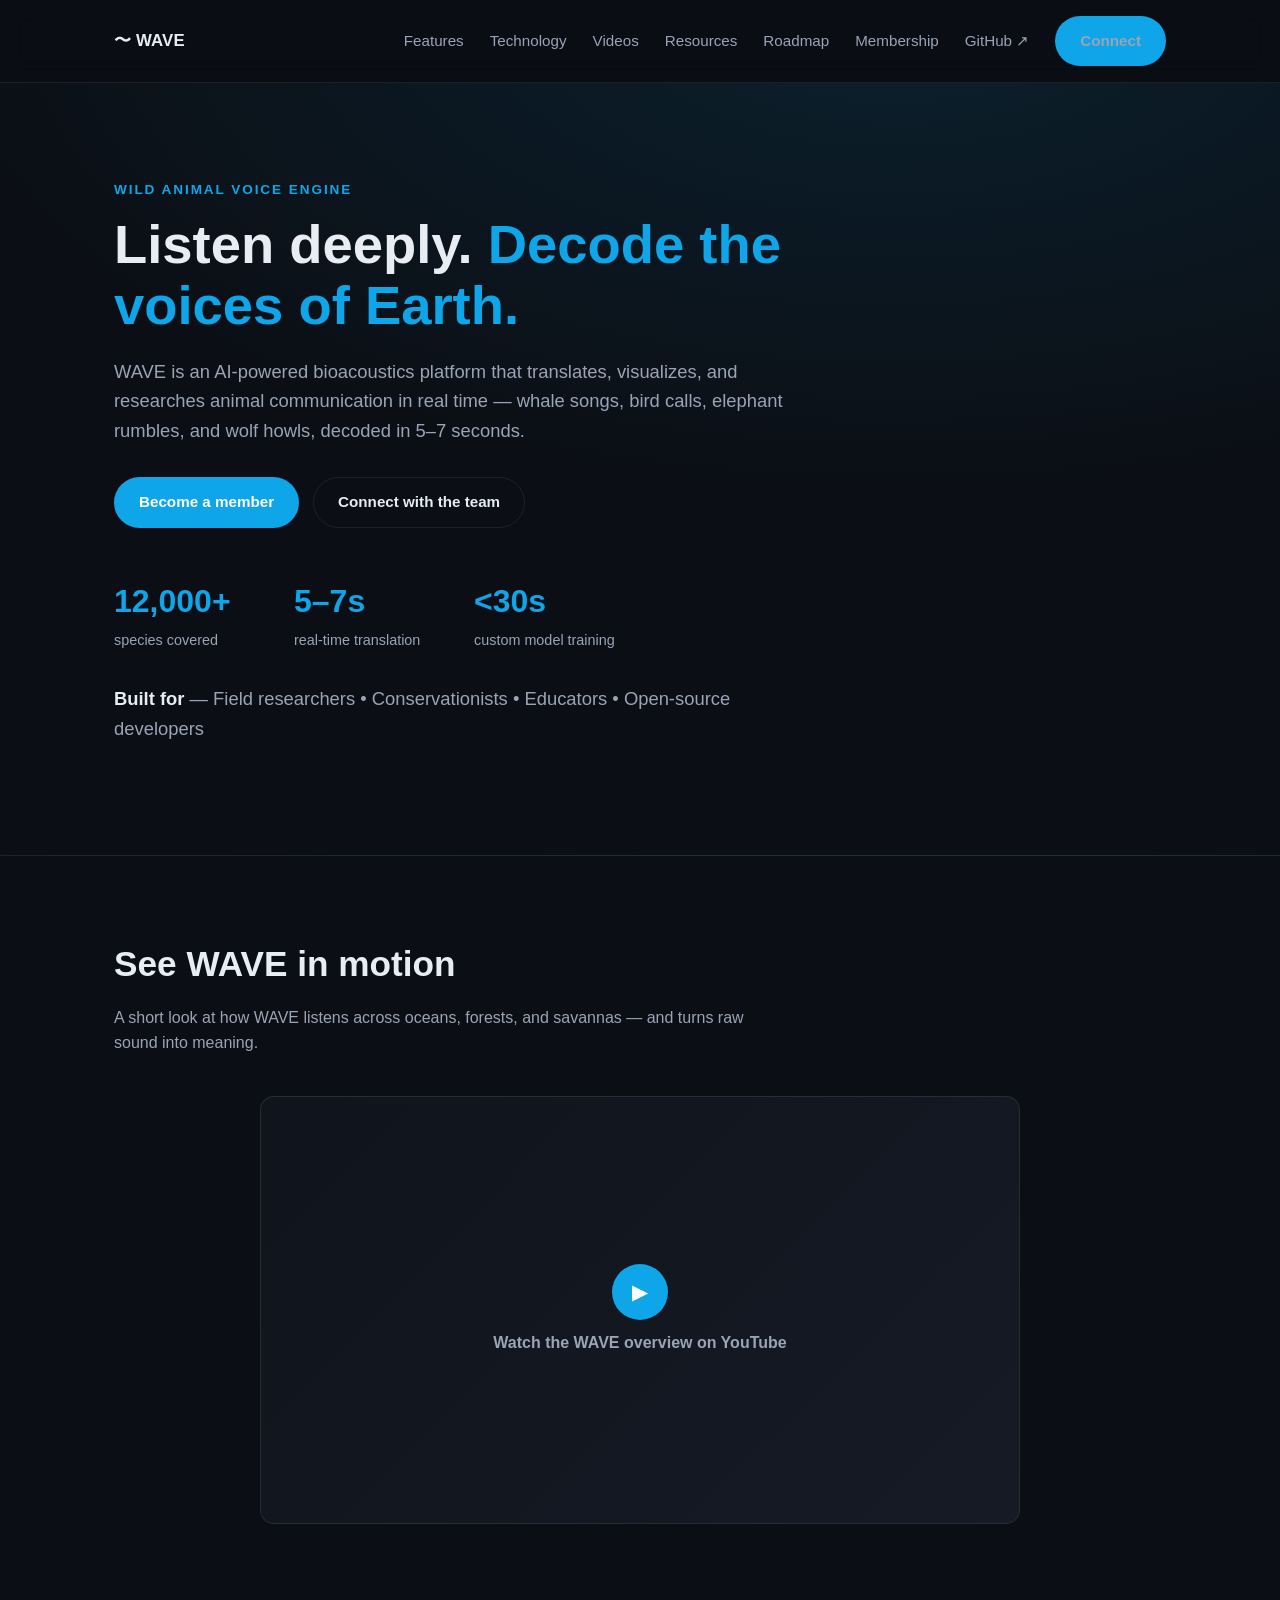
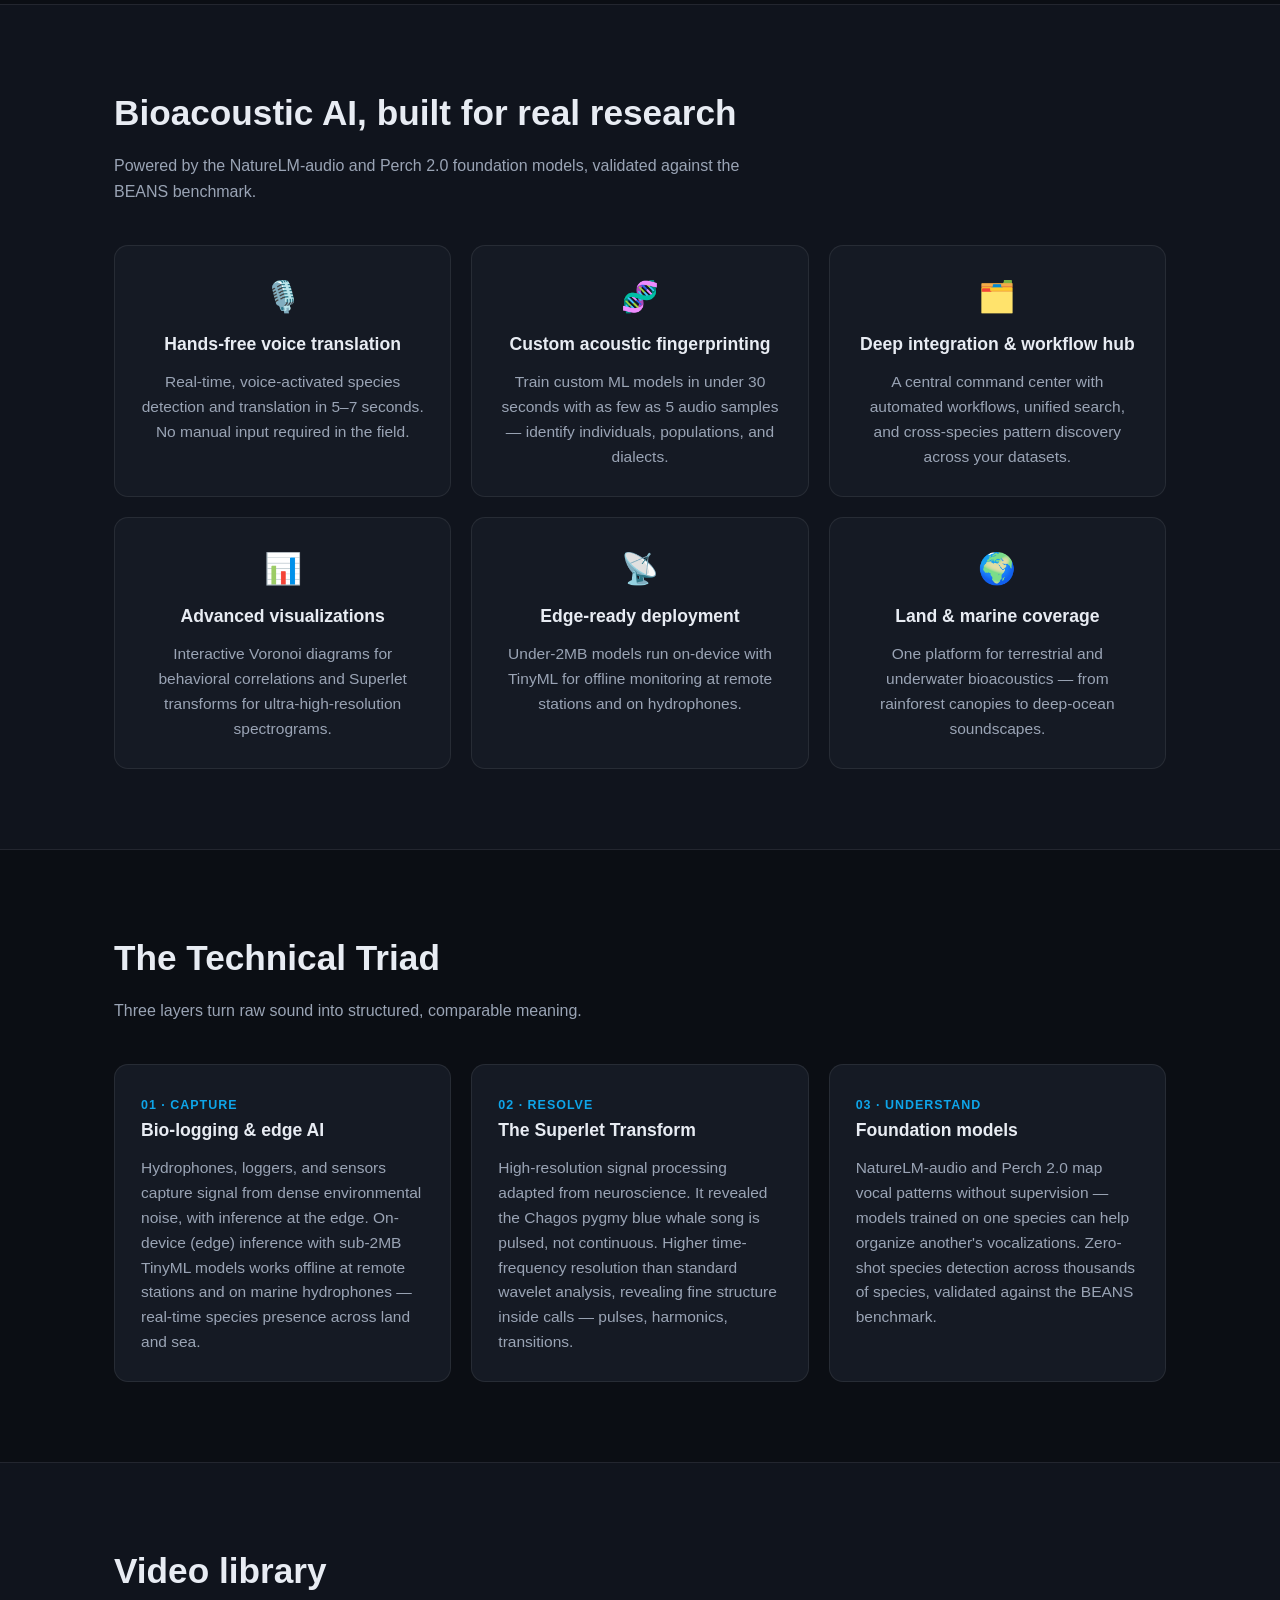
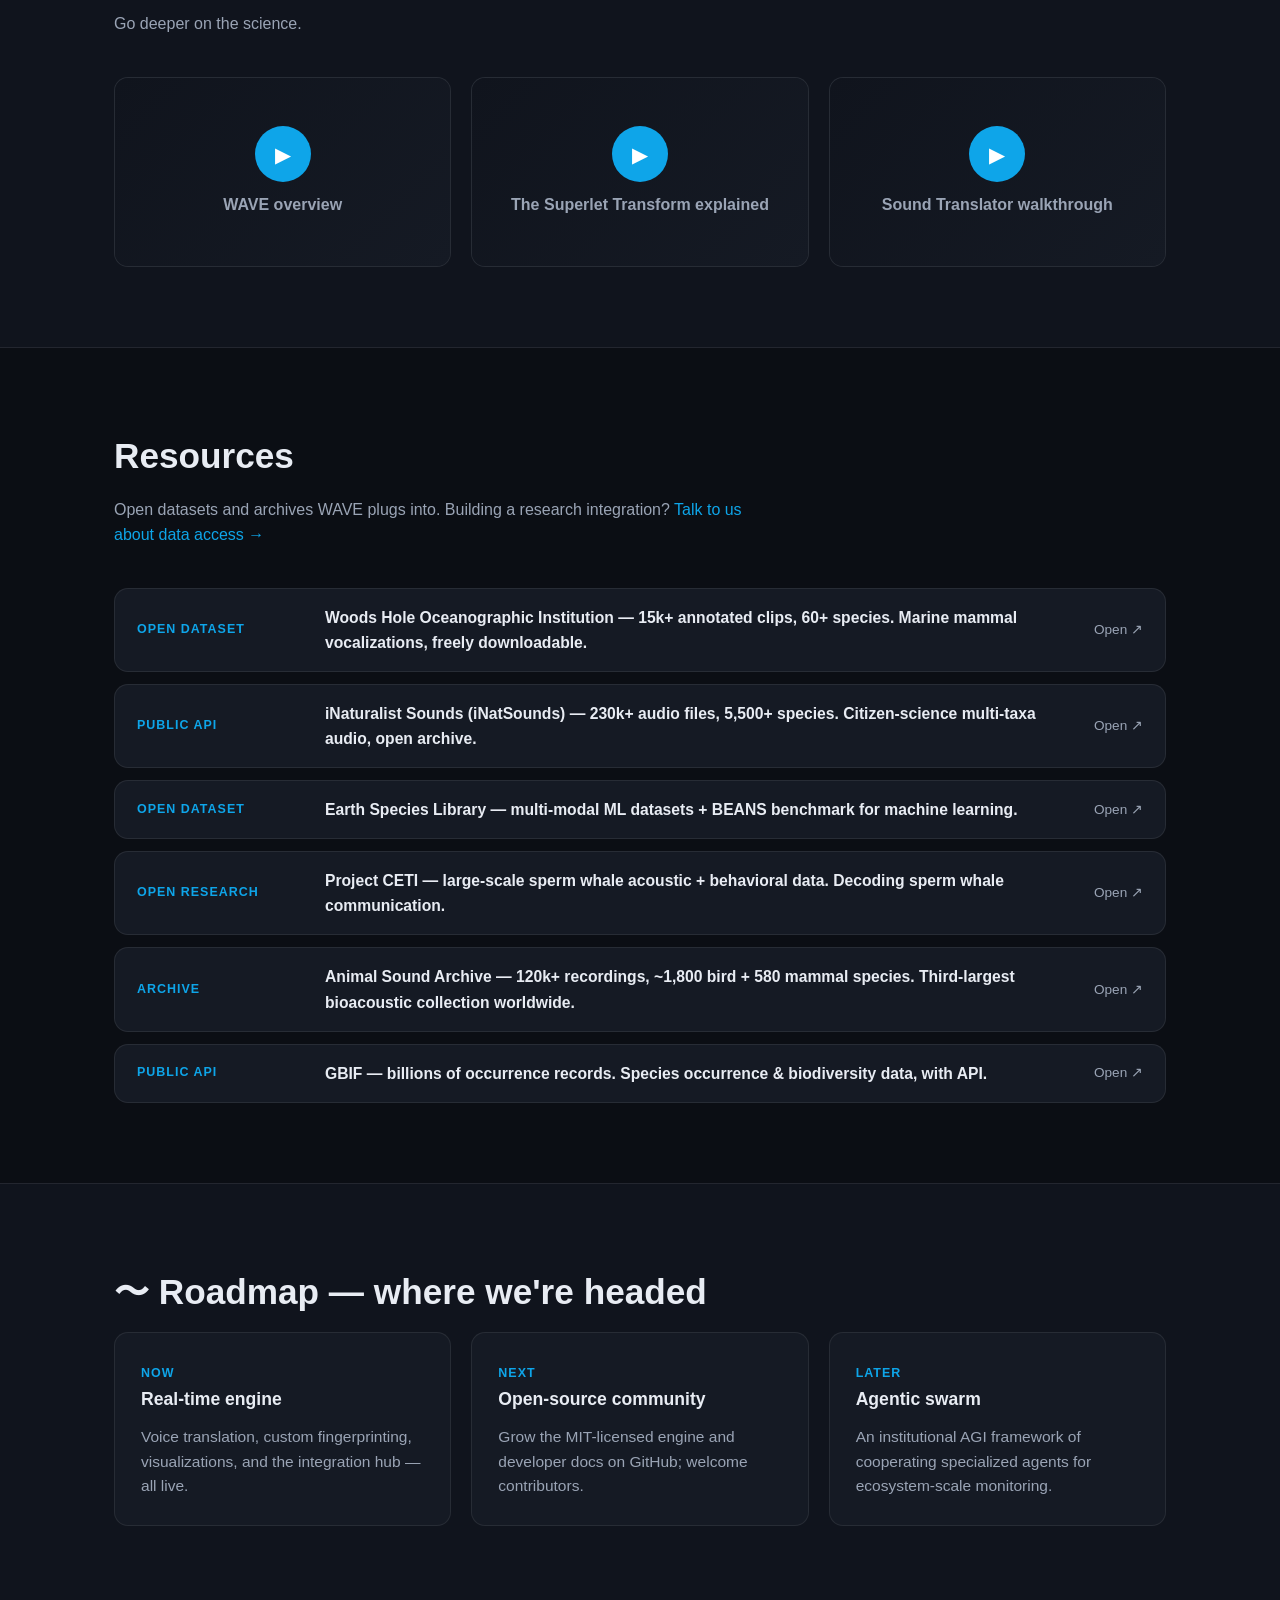
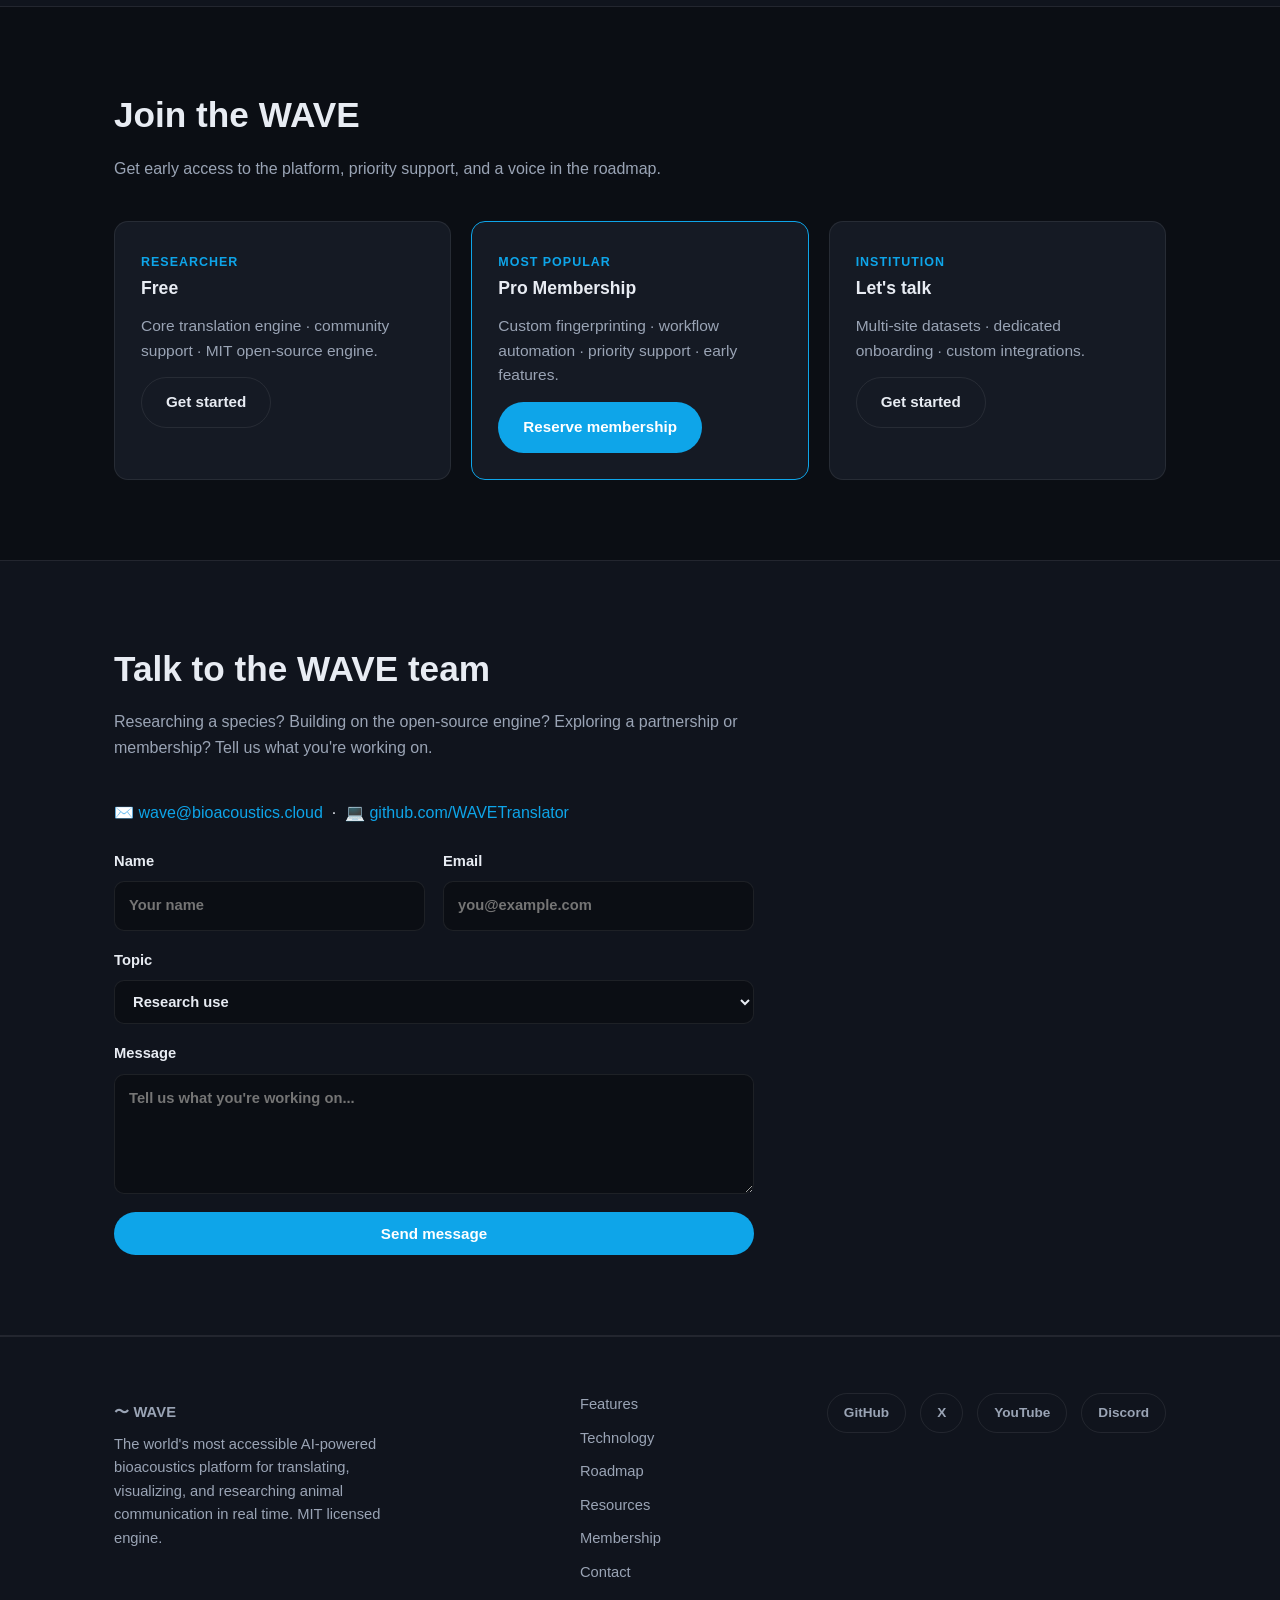
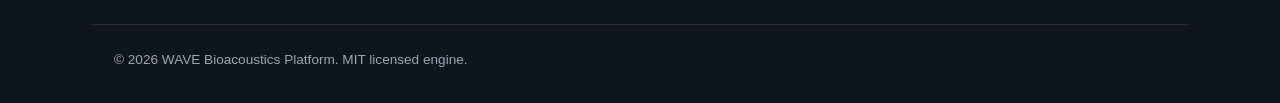
==== index.html @ 7b5b85be "Initial commit: WAVE bioacoustics.cloud static site, content migrated from live site" ====
<!DOCTYPE html>
<html lang="en">
<head>
  <meta charset="UTF-8" />
  <meta name="viewport" content="width=device-width, initial-scale=1.0" />
  <title>WAVE — Wild Animal Voice Engine | Bioacoustics Platform</title>
  <meta name="description" content="WAVE is an AI-powered bioacoustics platform that translates, visualizes, and researches animal communication in real time — whale songs, bird calls, elephant rumbles, and wolf howls, decoded in 5–7 seconds." />
  <link rel="stylesheet" href="styles.css" />
</head>
<body>
  <header class="site-header">
    <nav class="nav container">
      <a class="brand" href="#top">〜 WAVE</a>
      <button class="nav-toggle" aria-label="Toggle menu" aria-expanded="false">
        <span></span><span></span><span></span>
      </button>
      <ul class="nav-links" id="navLinks">
        <li><a href="#features">Features</a></li>
        <li><a href="#technology">Technology</a></li>
        <li><a href="#videos">Videos</a></li>
        <li><a href="#resources">Resources</a></li>
        <li><a href="#roadmap">Roadmap</a></li>
        <li><a href="#membership">Membership</a></li>
        <li><a href="https://github.com/WAVETranslator" target="_blank" rel="noopener">GitHub ↗</a></li>
        <li><a href="#connect" class="btn btn-primary">Connect</a></li>
      </ul>
    </nav>
  </header>

  <main id="top">
    <!-- HERO -->
    <section class="hero">
      <div class="container hero-inner">
        <p class="eyebrow">Wild Animal Voice Engine</p>
        <h1>Listen deeply. <span class="accent">Decode the voices of Earth.</span></h1>
        <p class="lead">WAVE is an AI-powered bioacoustics platform that translates, visualizes, and researches animal communication in real time — whale songs, bird calls, elephant rumbles, and wolf howls, decoded in 5–7 seconds.</p>
        <div class="hero-actions">
          <a href="#membership" class="btn btn-primary">Become a member</a>
          <a href="#connect" class="btn btn-ghost">Connect with the team</a>
        </div>
        <div class="stats-grid">
          <div class="stat"><span class="stat-number">12,000+</span><span class="stat-label">species covered</span></div>
          <div class="stat"><span class="stat-number">5–7s</span><span class="stat-label">real-time translation</span></div>
          <div class="stat"><span class="stat-number">&lt;30s</span><span class="stat-label">custom model training</span></div>
        </div>
        <p class="lead" style="margin-top:32px"><strong>Built for</strong> — Field researchers • Conservationists • Educators • Open-source developers</p>
      </div>
    </section>

    <!-- WATCH -->
    <section id="watch" class="section">
      <div class="container">
        <h2 class="section-title">See WAVE in motion</h2>
        <p class="section-sub">A short look at how WAVE listens across oceans, forests, and savannas — and turns raw sound into meaning.</p>
        <!-- EMBED: replace with the WAVE overview video ID -->
        <div class="embed-card" data-youtube-id="" style="max-width:760px;margin:0 auto">
          <div class="embed-facade"><span class="embed-play">▶</span><p>Watch the WAVE overview on YouTube</p></div>
        </div>
      </div>
    </section>

    <!-- FEATURES -->
    <section id="features" class="section section-alt">
      <div class="container">
        <h2 class="section-title">Bioacoustic AI, built for real research</h2>
        <p class="section-sub">Powered by the NatureLM-audio and Perch 2.0 foundation models, validated against the BEANS benchmark.</p>
        <div class="grid-3">
          <article class="card mechanism">
            <div class="mech-icon">🎙️</div>
            <h3>Hands-free voice translation</h3>
            <p>Real-time, voice-activated species detection and translation in 5–7 seconds. No manual input required in the field.</p>
          </article>
          <article class="card mechanism">
            <div class="mech-icon">🧬</div>
            <h3>Custom acoustic fingerprinting</h3>
            <p>Train custom ML models in under 30 seconds with as few as 5 audio samples — identify individuals, populations, and dialects.</p>
          </article>
          <article class="card mechanism">
            <div class="mech-icon">🗂️</div>
            <h3>Deep integration &amp; workflow hub</h3>
            <p>A central command center with automated workflows, unified search, and cross-species pattern discovery across your datasets.</p>
          </article>
          <article class="card mechanism">
            <div class="mech-icon">📊</div>
            <h3>Advanced visualizations</h3>
            <p>Interactive Voronoi diagrams for behavioral correlations and Superlet transforms for ultra-high-resolution spectrograms.</p>
          </article>
          <article class="card mechanism">
            <div class="mech-icon">📡</div>
            <h3>Edge-ready deployment</h3>
            <p>Under-2MB models run on-device with TinyML for offline monitoring at remote stations and on hydrophones.</p>
          </article>
          <article class="card mechanism">
            <div class="mech-icon">🌍</div>
            <h3>Land &amp; marine coverage</h3>
            <p>One platform for terrestrial and underwater bioacoustics — from rainforest canopies to deep-ocean soundscapes.</p>
          </article>
        </div>
      </div>
    </section>
    <!-- TECHNOLOGY -->
    <section id="technology" class="section">
      <div class="container">
        <h2 class="section-title">The Technical Triad</h2>
        <p class="section-sub">Three layers turn raw sound into structured, comparable meaning.</p>
        <div class="grid-3">
          <article class="card">
            <span class="article-cat">01 · Capture</span>
            <h3>Bio-logging &amp; edge AI</h3>
            <p>Hydrophones, loggers, and sensors capture signal from dense environmental noise, with inference at the edge. On-device (edge) inference with sub-2MB TinyML models works offline at remote stations and on marine hydrophones — real-time species presence across land and sea.</p>
          </article>
          <article class="card">
            <span class="article-cat">02 · Resolve</span>
            <h3>The Superlet Transform</h3>
            <p>High-resolution signal processing adapted from neuroscience. It revealed the Chagos pygmy blue whale song is pulsed, not continuous. Higher time-frequency resolution than standard wavelet analysis, revealing fine structure inside calls — pulses, harmonics, transitions.</p>
          </article>
          <article class="card">
            <span class="article-cat">03 · Understand</span>
            <h3>Foundation models</h3>
            <p>NatureLM-audio and Perch 2.0 map vocal patterns without supervision — models trained on one species can help organize another's vocalizations. Zero-shot species detection across thousands of species, validated against the BEANS benchmark.</p>
          </article>
        </div>
      </div>
    </section>

    <!-- VIDEO LIBRARY -->
    <section id="videos" class="section section-alt">
      <div class="container">
        <h2 class="section-title">Video library</h2>
        <p class="section-sub">Go deeper on the science.</p>
        <div class="grid-3">
          <!-- EMBED: add YouTube video IDs to activate -->
          <div class="embed-card" data-youtube-id=""><div class="embed-facade"><span class="embed-play">▶</span><p>WAVE overview</p></div></div>
          <div class="embed-card" data-youtube-id=""><div class="embed-facade"><span class="embed-play">▶</span><p>The Superlet Transform explained</p></div></div>
          <div class="embed-card" data-youtube-id=""><div class="embed-facade"><span class="embed-play">▶</span><p>Sound Translator walkthrough</p></div></div>
        </div>
      </div>
    </section>

    <!-- RESOURCES / DATASETS -->
    <section id="resources" class="section">
      <div class="container">
        <h2 class="section-title">Resources</h2>
        <p class="section-sub">Open datasets and archives WAVE plugs into. Building a research integration? <a href="#connect">Talk to us about data access →</a></p>
        <div class="article-list">
          <a class="article-row" href="https://www.whoi.edu/" target="_blank" rel="noopener"><span class="article-cat">Open dataset</span><span class="article-title">Woods Hole Oceanographic Institution — 15k+ annotated clips, 60+ species. Marine mammal vocalizations, freely downloadable.</span><span class="article-cta">Open ↗</span></a>
          <a class="article-row" href="https://www.inaturalist.org/" target="_blank" rel="noopener"><span class="article-cat">Public API</span><span class="article-title">iNaturalist Sounds (iNatSounds) — 230k+ audio files, 5,500+ species. Citizen-science multi-taxa audio, open archive.</span><span class="article-cta">Open ↗</span></a>
          <a class="article-row" href="https://www.earthspecies.org/" target="_blank" rel="noopener"><span class="article-cat">Open dataset</span><span class="article-title">Earth Species Library — multi-modal ML datasets + BEANS benchmark for machine learning.</span><span class="article-cta">Open ↗</span></a>
          <a class="article-row" href="https://www.projectceti.org/" target="_blank" rel="noopener"><span class="article-cat">Open research</span><span class="article-title">Project CETI — large-scale sperm whale acoustic + behavioral data. Decoding sperm whale communication.</span><span class="article-cta">Open ↗</span></a>
          <a class="article-row" href="https://www.museumfuernaturkunde.berlin/" target="_blank" rel="noopener"><span class="article-cat">Archive</span><span class="article-title">Animal Sound Archive — 120k+ recordings, ~1,800 bird + 580 mammal species. Third-largest bioacoustic collection worldwide.</span><span class="article-cta">Open ↗</span></a>
          <a class="article-row" href="https://www.gbif.org/" target="_blank" rel="noopener"><span class="article-cat">Public API</span><span class="article-title">GBIF — billions of occurrence records. Species occurrence &amp; biodiversity data, with API.</span><span class="article-cta">Open ↗</span></a>
        </div>
      </div>
    </section>

    <!-- ROADMAP -->
    <section id="roadmap" class="section section-alt">
      <div class="container">
        <h2 class="section-title">〜 Roadmap — where we're headed</h2>
        <div class="grid-3">
          <article class="card"><span class="article-cat">Now</span><h3>Real-time engine</h3><p>Voice translation, custom fingerprinting, visualizations, and the integration hub — all live.</p></article>
          <article class="card"><span class="article-cat">Next</span><h3>Open-source community</h3><p>Grow the MIT-licensed engine and developer docs on GitHub; welcome contributors.</p></article>
          <article class="card"><span class="article-cat">Later</span><h3>Agentic swarm</h3><p>An institutional AGI framework of cooperating specialized agents for ecosystem-scale monitoring.</p></article>
        </div>
      </div>
    </section>
    <!-- MEMBERSHIP -->
    <section id="membership" class="section">
      <div class="container">
        <h2 class="section-title">Join the WAVE</h2>
        <p class="section-sub">Get early access to the platform, priority support, and a voice in the roadmap.</p>
        <div class="grid-3">
          <article class="card">
            <span class="article-cat">Researcher</span>
            <h3>Free</h3>
            <p>Core translation engine · community support · MIT open-source engine.</p>
            <p style="margin-top:14px"><a class="btn btn-ghost" href="#">Get started</a></p>
          </article>
          <article class="card" style="border-color: var(--accent)">
            <span class="article-cat">Most popular</span>
            <h3>Pro Membership</h3>
            <p>Custom fingerprinting · workflow automation · priority support · early features.</p>
            <p style="margin-top:14px"><a class="btn btn-primary" href="#">Reserve membership</a></p>
          </article>
          <article class="card">
            <span class="article-cat">Institution</span>
            <h3>Let's talk</h3>
            <p>Multi-site datasets · dedicated onboarding · custom integrations.</p>
            <p style="margin-top:14px"><a class="btn btn-ghost" href="#connect">Get started</a></p>
          </article>
        </div>
      </div>
    </section>

    <!-- CONNECT -->
    <section id="connect" class="section section-alt">
      <div class="container">
        <h2 class="section-title">Talk to the WAVE team</h2>
        <p class="section-sub">Researching a species? Building on the open-source engine? Exploring a partnership or membership? Tell us what you're working on.</p>
        <p style="margin-bottom:24px">✉️ <a href="mailto:wave@bioacoustics.cloud">wave@bioacoustics.cloud</a> &nbsp;·&nbsp; 💻 <a href="https://github.com/WAVETranslator" target="_blank" rel="noopener">github.com/WAVETranslator</a></p>
        <form class="contact-form" id="contactForm">
          <div class="form-row">
            <label>Name<input type="text" name="name" required placeholder="Your name" /></label>
            <label>Email<input type="email" name="email" required placeholder="you@example.com" /></label>
          </div>
          <label>Topic
            <select name="topic">
              <option>Research use</option>
              <option>Partnership</option>
              <option>Membership</option>
              <option>Media / press</option>
              <option>Other</option>
            </select>
          </label>
          <label>Message<textarea name="message" rows="4" placeholder="Tell us what you're working on..."></textarea></label>
          <button type="submit" class="btn btn-primary">Send message</button>
          <p class="form-note" id="formNote" hidden>Thanks — your message has been noted. We'll be in touch.</p>
        </form>
      </div>
    </section>
  </main>

  <footer class="site-footer">
    <div class="container footer-inner">
      <div class="footer-brand">
        <p class="brand">〜 WAVE</p>
        <p>The world's most accessible AI-powered bioacoustics platform for translating, visualizing, and researching animal communication in real time. MIT licensed engine.</p>
      </div>
      <nav class="footer-nav">
        <a href="#features">Features</a>
        <a href="#technology">Technology</a>
        <a href="#roadmap">Roadmap</a>
        <a href="#resources">Resources</a>
        <a href="#membership">Membership</a>
        <a href="#connect">Contact</a>
      </nav>
      <div class="social-links">
        <!-- TODO: replace # with real profile URLs -->
        <a href="https://github.com/WAVETranslator" aria-label="GitHub" rel="noopener" target="_blank">GitHub</a>
        <a href="#" aria-label="X (Twitter)" rel="noopener" target="_blank">X</a>
        <a href="#" aria-label="YouTube" rel="noopener" target="_blank">YouTube</a>
        <a href="#" aria-label="Discord" rel="noopener" target="_blank">Discord</a>
      </div>
    </div>
    <div class="container footer-bottom">
      <p>© 2026 WAVE Bioacoustics Platform. MIT licensed engine.</p>
    </div>
  </footer>
  <script src="script.js"></script>
</body>
</html>
---- styles.css ----
/* ============ AGI Future Foundation — shared site styles ============ */
:root {
  --accent: #0ea5e9;
  --accent-soft: rgba(14, 165, 233, 0.12);
  --bg: #0b0e14;
  --bg-alt: #10141d;
  --panel: #151a24;
  --border: rgba(255, 255, 255, 0.08);
  --text: #e8ecf3;
  --text-muted: #9aa4b5;
  --danger: #ff6b6b;
  --success: #2ecc8f;
  --radius: 14px;
  --maxw: 1100px;
}
* { margin: 0; padding: 0; box-sizing: border-box; }
html { scroll-behavior: smooth; }
body {
  font-family: "Inter", -apple-system, BlinkMacSystemFont, "Segoe UI", Roboto, sans-serif;
  background: var(--bg); color: var(--text); line-height: 1.6;
  -webkit-font-smoothing: antialiased;
}
.container { max-width: var(--maxw); margin: 0 auto; padding: 0 24px; }
a { color: var(--accent); text-decoration: none; }
.accent { color: var(--accent); }

/* ---- Header / Nav ---- */
.site-header {
  position: sticky; top: 0; z-index: 50;
  background: rgba(11, 14, 20, 0.85); backdrop-filter: blur(12px);
  border-bottom: 1px solid var(--border);
}
.nav { display: flex; align-items: center; justify-content: space-between; padding: 16px 24px; }
.brand { font-weight: 700; color: var(--text); font-size: 1.05rem; letter-spacing: 0.01em; }
.nav-links { display: flex; align-items: center; gap: 26px; list-style: none; }
.nav-links a { color: var(--text-muted); font-size: 0.95rem; transition: color 0.2s; }
.nav-links a:hover { color: var(--text); }
.nav-toggle { display: none; background: none; border: 0; cursor: pointer; }
.nav-toggle span { display: block; width: 22px; height: 2px; background: var(--text); margin: 5px 0; }

/* ---- Buttons ---- */
.btn {
  display: inline-block; padding: 12px 24px; border-radius: 999px;
  font-weight: 600; font-size: 0.95rem; border: 1px solid transparent;
  cursor: pointer; transition: transform 0.15s, background 0.2s, border-color 0.2s;
}
.btn:hover { transform: translateY(-2px); }
.btn-primary { background: var(--accent); color: #fff; }
.btn-primary:hover { background: var(--accent); filter: brightness(1.1); }
.btn-ghost { border-color: var(--border); color: var(--text); }
.btn-ghost:hover { border-color: var(--accent); color: var(--accent); }

/* ---- Hero ---- */
.hero {
  padding: 96px 0 80px;
  background:
    radial-gradient(1000px 500px at 70% -10%, var(--accent-soft), transparent),
    var(--bg);
  border-bottom: 1px solid var(--border);
}
.eyebrow { color: var(--accent); font-size: 0.85rem; font-weight: 600; text-transform: uppercase; letter-spacing: 0.14em; margin-bottom: 14px; }
.hero h1 { font-size: clamp(2.2rem, 5vw, 3.4rem); line-height: 1.12; margin-bottom: 20px; max-width: 760px; }
.lead { color: var(--text-muted); font-size: 1.15rem; max-width: 680px; margin-bottom: 32px; }
.lead strong { color: var(--text); }
.hero-actions { display: flex; gap: 14px; flex-wrap: wrap; margin-bottom: 48px; }
.stats-grid { display: flex; gap: 40px; flex-wrap: wrap; }
.stat { min-width: 140px; }
.stat-number { display: block; font-size: 2rem; font-weight: 800; color: var(--accent); }
.stat-label { color: var(--text-muted); font-size: 0.9rem; }

/* ---- Sections ---- */
.section { padding: 80px 0; }
.section-alt { background: var(--bg-alt); border-block: 1px solid var(--border); }
.section-title { font-size: clamp(1.6rem, 3.4vw, 2.2rem); margin-bottom: 12px; }
.section-sub { color: var(--text-muted); max-width: 640px; margin-bottom: 40px; }

/* ---- Cards & grids ---- */
.grid-3 { display: grid; grid-template-columns: repeat(3, 1fr); gap: 20px; }
.split { display: grid; grid-template-columns: 1fr 1fr; gap: 20px; }
.card {
  background: var(--panel); border: 1px solid var(--border);
  border-radius: var(--radius); padding: 26px;
}
.card h3 { margin-bottom: 12px; font-size: 1.1rem; }
.card p, .card li { color: var(--text-muted); font-size: 0.97rem; }
.card ul { padding-left: 18px; display: grid; gap: 8px; }
.card-danger { border-color: rgba(255, 107, 107, 0.35); }
.card-danger h3 { color: var(--danger); }
.card-success { border-color: rgba(46, 204, 143, 0.35); }
.card-success h3 { color: var(--success); }
.mechanism { text-align: center; }
.mech-icon { font-size: 1.9rem; color: var(--accent); margin-bottom: 10px; }
.card h4 { margin-bottom: 6px; color: var(--accent); }

/* ---- Tiers ---- */
.tiers { display: flex; flex-direction: column; align-items: center; gap: 10px; margin-bottom: 48px; }
.tier {
  width: min(560px, 100%); text-align: center;
  background: var(--panel); border: 1px solid var(--border);
  border-radius: var(--radius); padding: 22px 26px;
}
.tier-tag { color: var(--accent); font-size: 0.78rem; font-weight: 700; text-transform: uppercase; letter-spacing: 0.12em; }
.tier h3 { font-size: 1.15rem; margin: 6px 0; }
.tier p { color: var(--text-muted); font-size: 0.93rem; }
.tier-arrow { color: var(--accent); font-size: 1.3rem; }
.share-structure { margin-top: 8px; }
.share-structure h3 { margin-bottom: 16px; }

/* ---- Chips ---- */
.chips { display: flex; gap: 10px; flex-wrap: wrap; justify-content: center; margin-top: 10px; }
.chip {
  background: var(--accent-soft); color: var(--accent);
  padding: 6px 14px; border-radius: 999px; font-size: 0.82rem; font-weight: 600;
}
.invest-badges { display: flex; gap: 10px; flex-wrap: wrap; margin-bottom: 32px; }
/* ---- Articles ---- */
.article-list { display: grid; gap: 12px; }
.article-row {
  display: grid; grid-template-columns: 170px 1fr auto; align-items: center; gap: 18px;
  background: var(--panel); border: 1px solid var(--border);
  border-radius: var(--radius); padding: 16px 22px;
  color: var(--text); transition: border-color 0.2s, transform 0.15s;
}
.article-row:hover { border-color: var(--accent); transform: translateX(4px); }
.article-cat { color: var(--accent); font-size: 0.78rem; font-weight: 700; text-transform: uppercase; letter-spacing: 0.08em; }
.article-title { font-size: 0.98rem; font-weight: 600; }
.article-cta { color: var(--text-muted); font-size: 0.85rem; white-space: nowrap; }

/* ---- Embeds (lazy YouTube etc.) ---- */
.embed-card {
  background: var(--panel); border: 1px solid var(--border);
  border-radius: var(--radius); overflow: hidden;
}
.embed-facade {
  aspect-ratio: 16 / 9; display: flex; flex-direction: column;
  align-items: center; justify-content: center; gap: 10px; cursor: pointer;
  background: linear-gradient(135deg, var(--bg-alt), var(--panel));
}
.embed-play {
  width: 56px; height: 56px; border-radius: 50%;
  background: var(--accent); color: #fff;
  display: grid; place-items: center; font-size: 1.3rem;
}
.embed-facade p { color: var(--text-muted); font-weight: 600; padding: 0 16px; text-align: center; }
.embed-card iframe { width: 100%; aspect-ratio: 16 / 9; border: 0; display: block; }

/* ---- Forms ---- */
.contact-form { display: grid; gap: 18px; max-width: 640px; }
.form-row { display: grid; grid-template-columns: 1fr 1fr; gap: 18px; }
.contact-form label { display: grid; gap: 8px; font-weight: 600; font-size: 0.92rem; }
.contact-form input, .contact-form select, .contact-form textarea {
  background: var(--bg); border: 1px solid var(--border); border-radius: 10px;
  color: var(--text); padding: 12px 14px; font: inherit; width: 100%;
}
.contact-form input:focus, .contact-form select:focus, .contact-form textarea:focus {
  outline: 2px solid var(--accent); outline-offset: 1px; border-color: var(--accent);
}
.form-note { color: var(--success); font-size: 0.92rem; }

/* ---- Footer ---- */
.site-footer { background: var(--bg-alt); border-top: 1px solid var(--border); padding: 56px 0 32px; }
.footer-inner { display: flex; justify-content: space-between; gap: 40px; flex-wrap: wrap; }
.footer-brand p { color: var(--text-muted); font-size: 0.92rem; max-width: 300px; margin-top: 8px; }
.footer-nav { display: grid; gap: 10px; }
.footer-nav a { color: var(--text-muted); font-size: 0.92rem; }
.footer-nav a:hover { color: var(--text); }
.social-links { display: flex; gap: 14px; flex-wrap: wrap; align-items: flex-start; }
.social-links a {
  color: var(--text-muted); border: 1px solid var(--border);
  padding: 8px 16px; border-radius: 999px; font-size: 0.85rem; font-weight: 600;
  transition: color 0.2s, border-color 0.2s;
}
.social-links a:hover { color: var(--accent); border-color: var(--accent); }
.footer-bottom { margin-top: 40px; padding-top: 24px; border-top: 1px solid var(--border); }
.footer-bottom p { color: var(--text-muted); font-size: 0.85rem; }

/* ---- Responsive ---- */
@media (max-width: 900px) {
  .grid-3 { grid-template-columns: 1fr; }
  .split { grid-template-columns: 1fr; }
  .article-row { grid-template-columns: 1fr; gap: 6px; }
  .article-cta { display: none; }
}
@media (max-width: 720px) {
  .nav-toggle { display: block; }
  .nav-links {
    display: none; position: absolute; top: 100%; left: 0; right: 0;
    flex-direction: column; gap: 4px; padding: 18px 24px 24px;
    background: var(--bg); border-bottom: 1px solid var(--border);
  }
  .nav-links.open { display: flex; }
  .nav-links li { width: 100%; }
  .nav-links a { display: block; padding: 10px 0; }
  .form-row { grid-template-columns: 1fr; }
  .stats-grid { gap: 24px; }
}
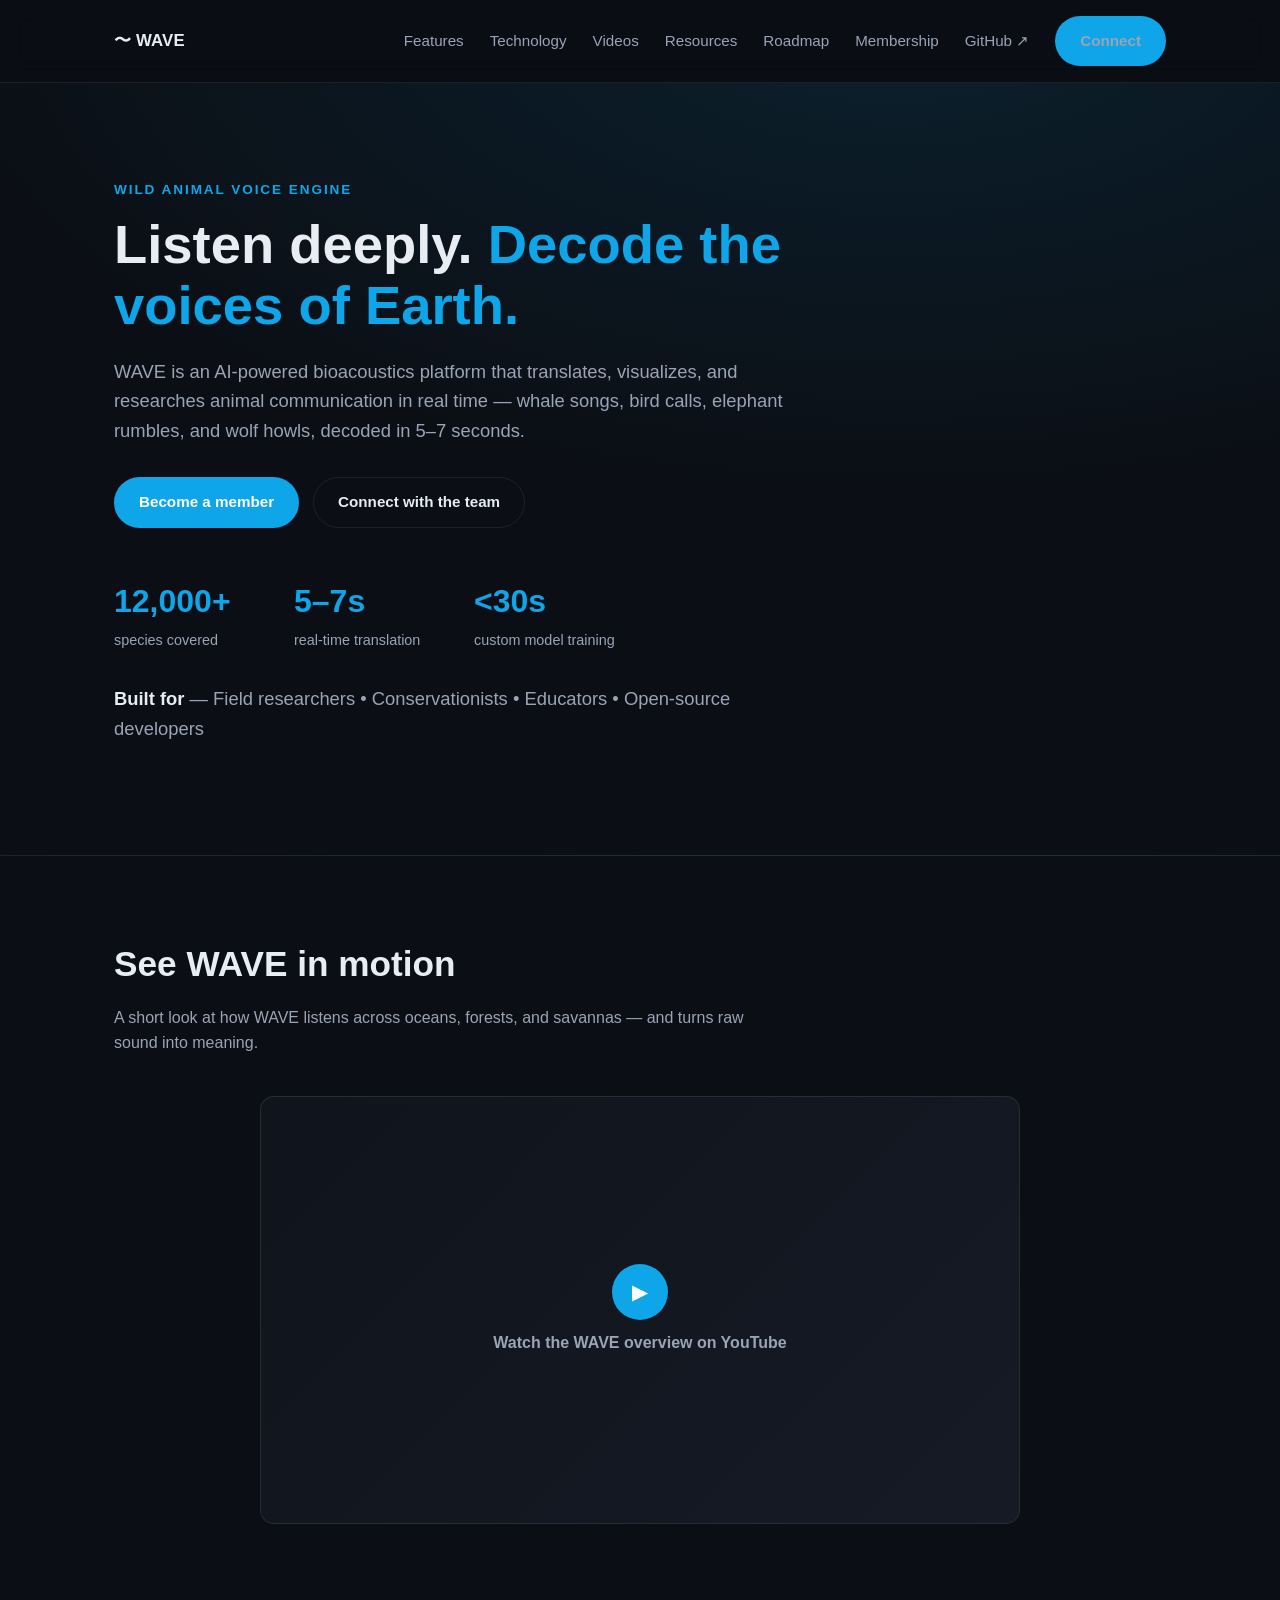
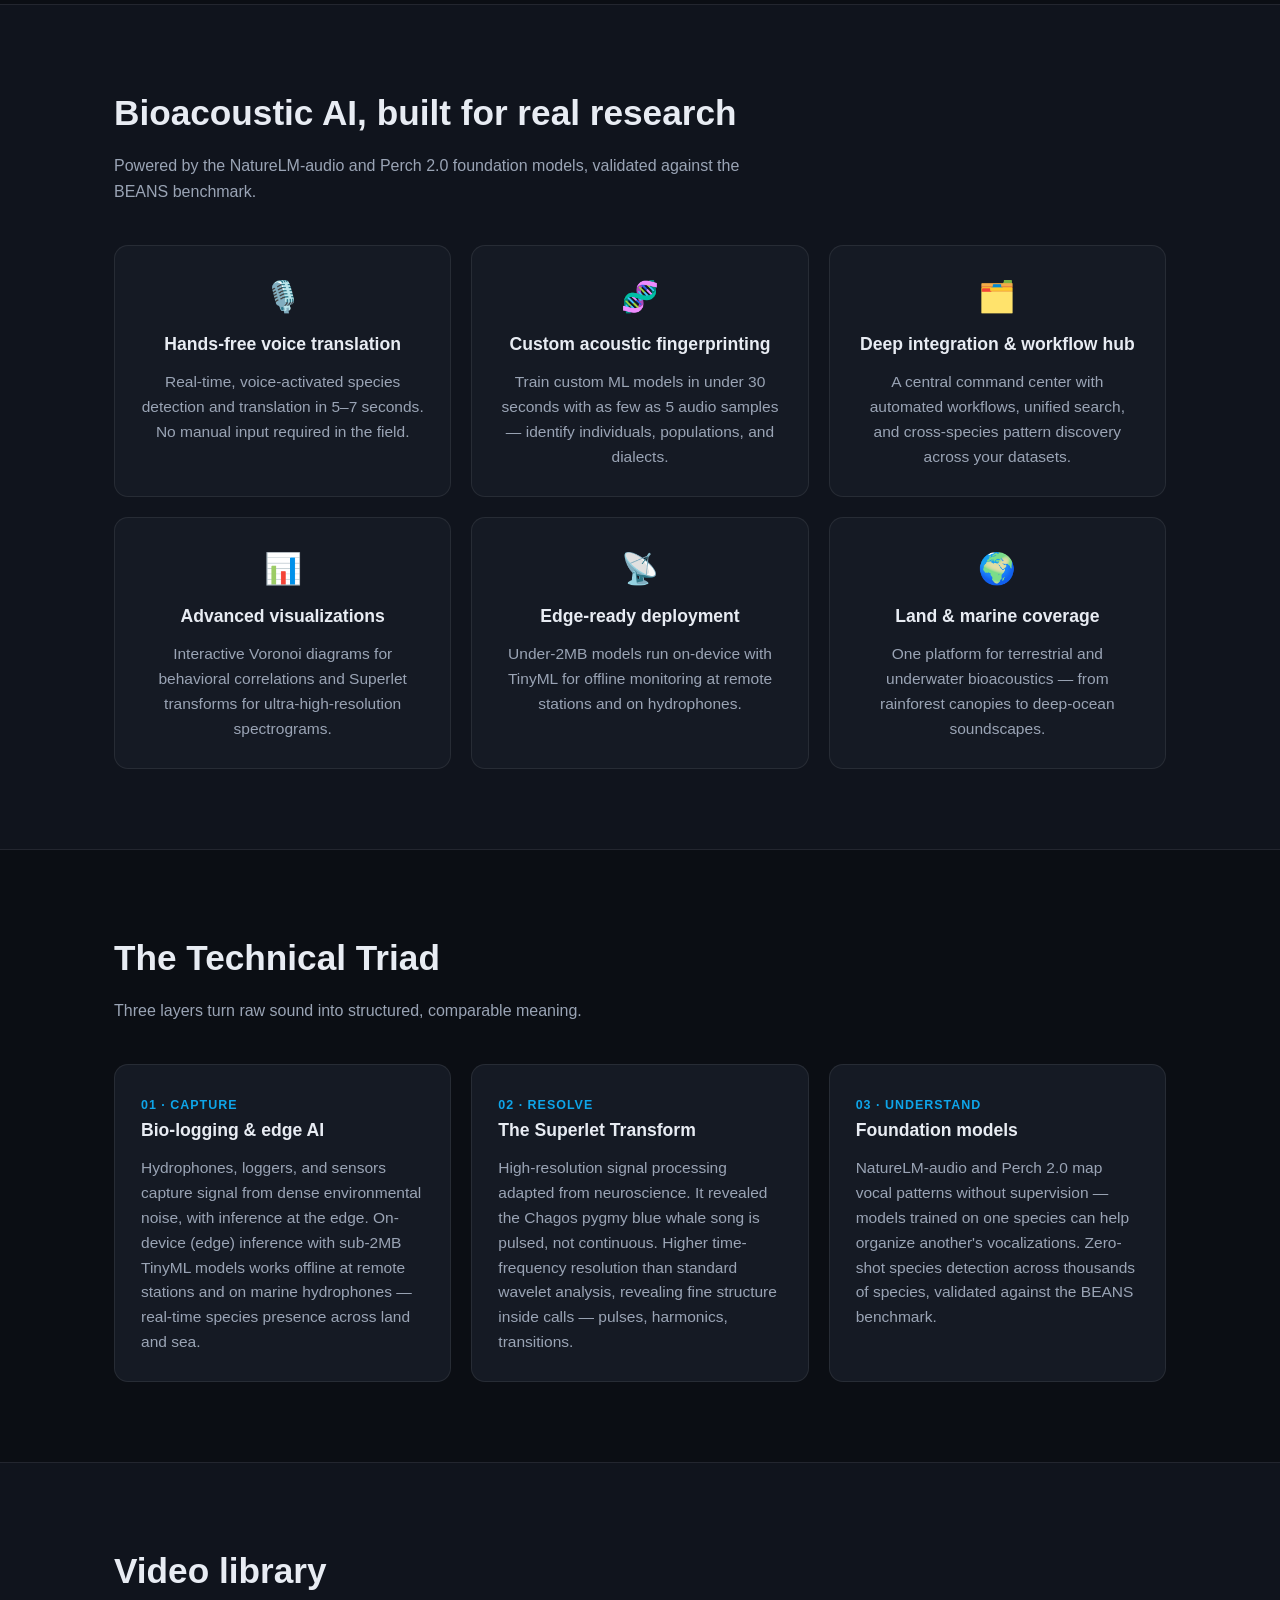
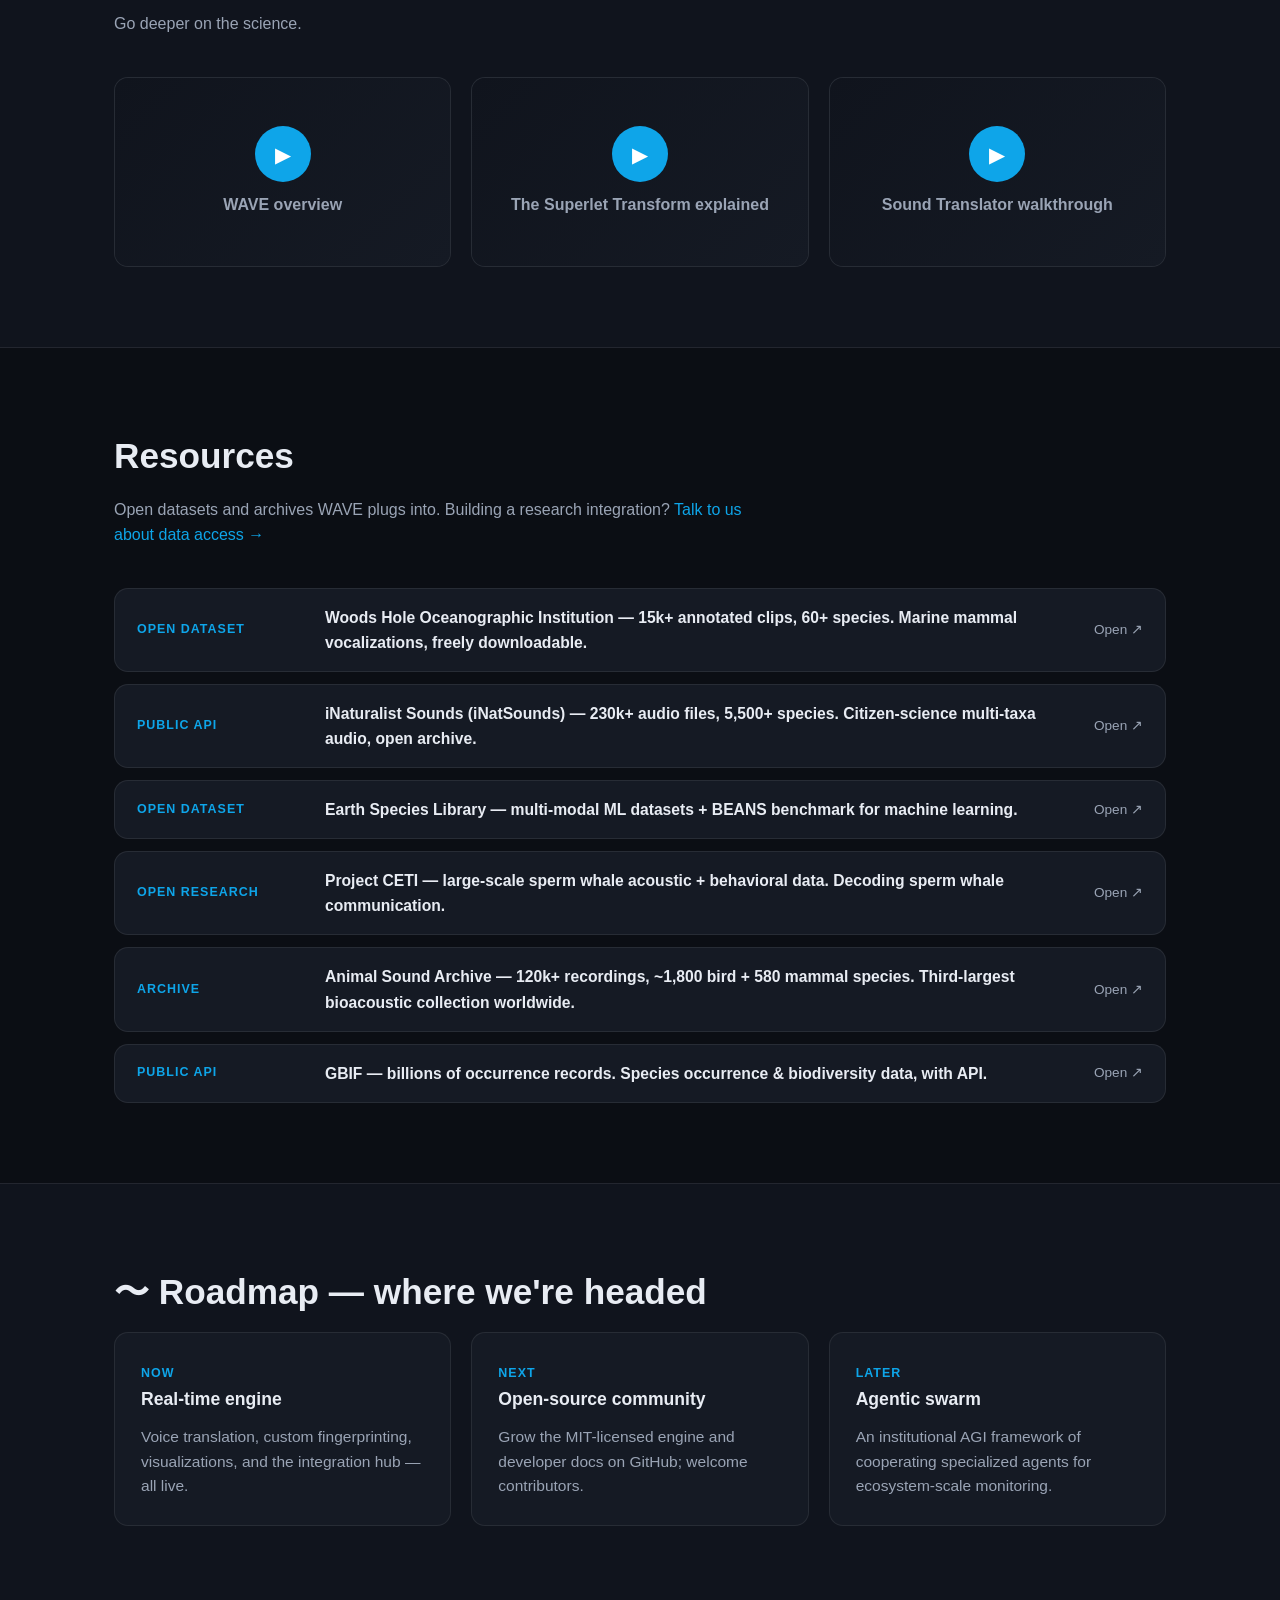
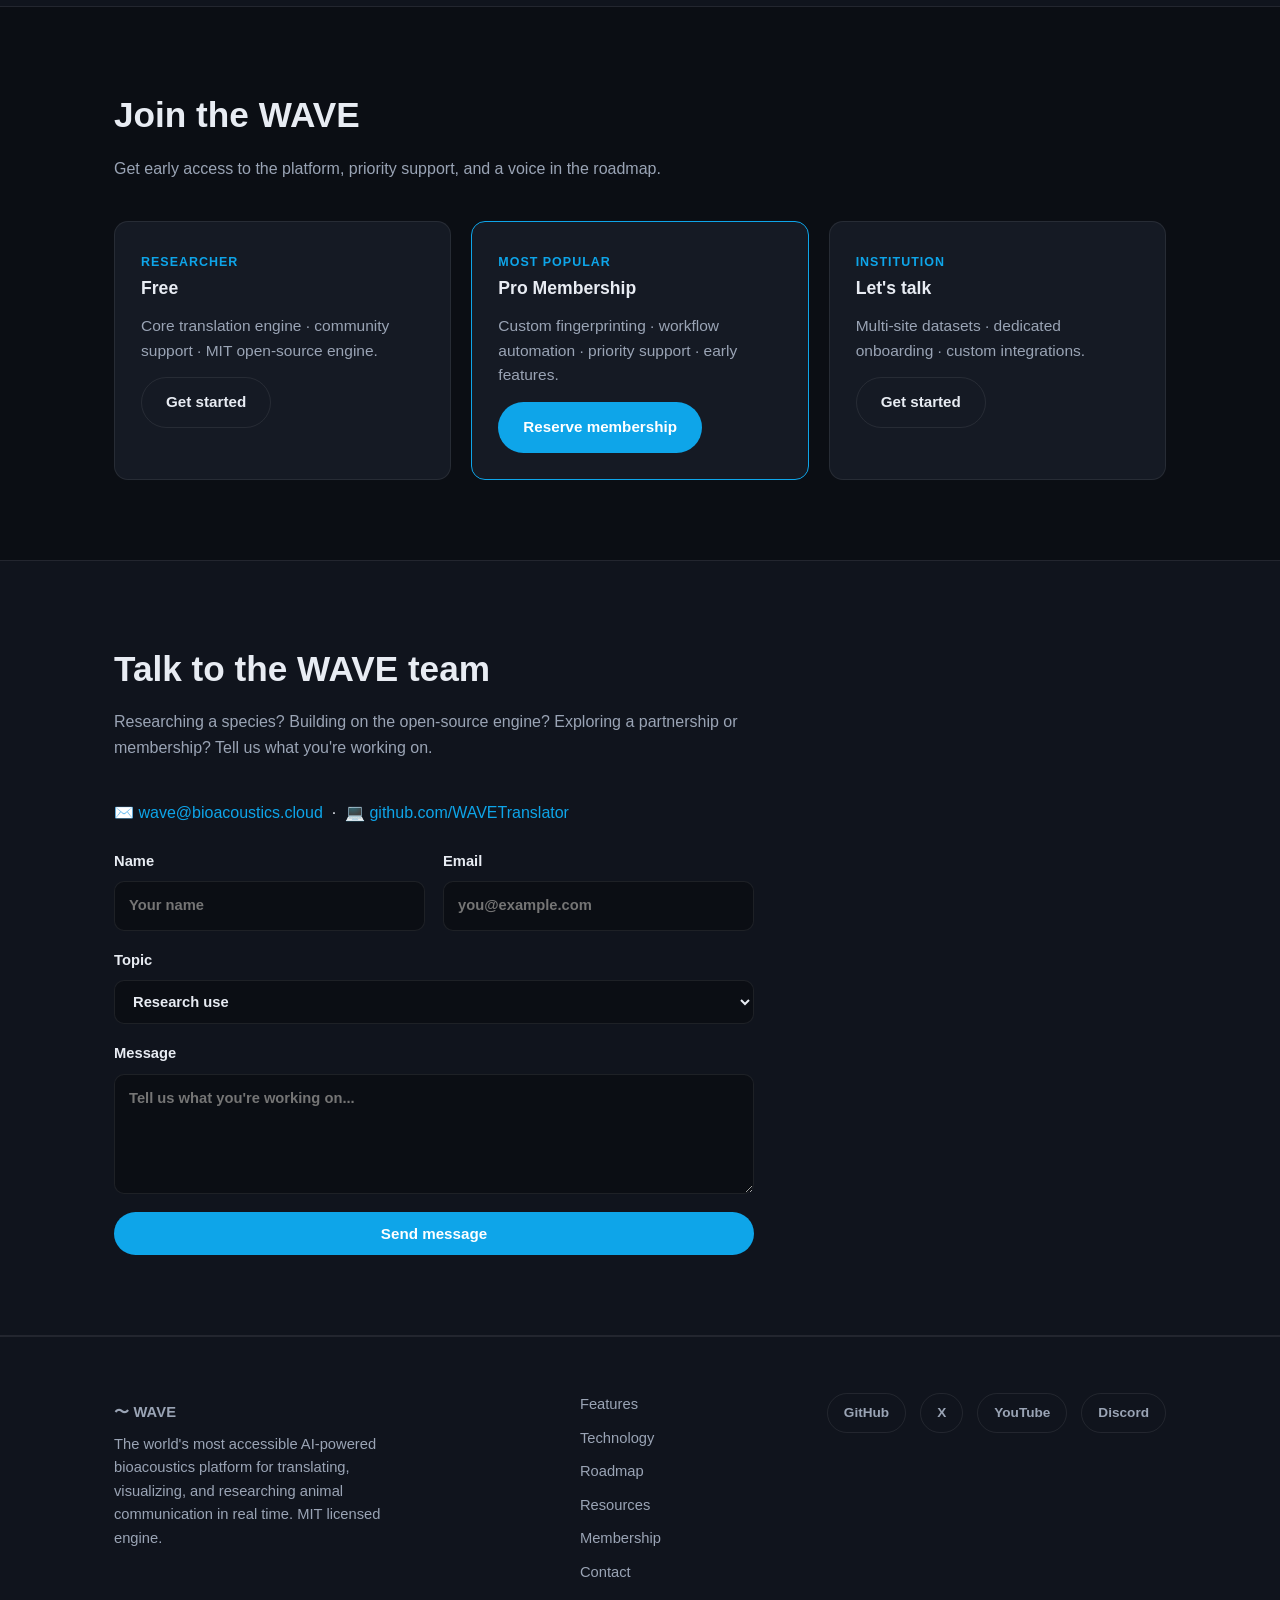
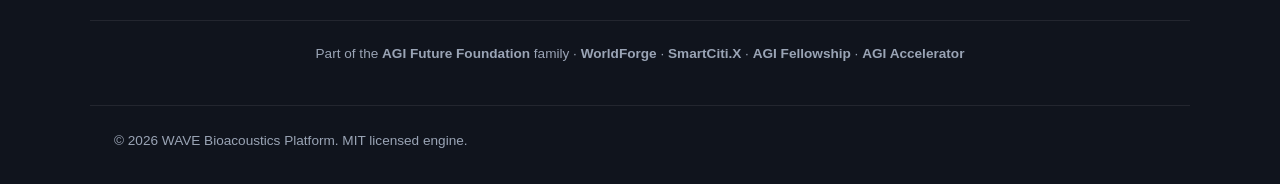
==== commit 77940815: "Unified branding: family bar" ====
--- a/index.html
+++ b/index.html
@@ -242,6 +242,9 @@
         <a href="#" aria-label="Discord" rel="noopener" target="_blank">Discord</a>
       </div>
     </div>
+    <div class="container family-bar">
+      <p>Part of the <a href="https://agifuturefoundation.org">AGI Future Foundation</a> family · <a href="https://worldforge.agifuturefoundation.org">WorldForge</a> · <a href="https://smartciti.x.agifuturefoundation.org">SmartCiti.X</a> · <a href="https://agifellowship.church">AGI Fellowship</a> · <a href="https://agi.lease">AGI Accelerator</a></p>
+    </div>
     <div class="container footer-bottom">
       <p>© 2026 WAVE Bioacoustics Platform. MIT licensed engine.</p>
     </div>
--- a/styles.css
+++ b/styles.css
@@ -195,3 +195,11 @@
   .stats-grid { gap: 24px; }
 }
 
+/* ---- Family bar (unified branding across all AGIF sites) ---- */
+.family-bar {
+  margin-top: 36px; padding-top: 22px; border-top: 1px solid var(--border);
+  display: flex; gap: 10px 18px; flex-wrap: wrap; align-items: center; justify-content: center;
+}
+.family-bar p { color: var(--text-muted); font-size: 0.85rem; }
+.family-bar a { color: var(--text-muted); font-weight: 600; }
+.family-bar a:hover { color: var(--accent); }
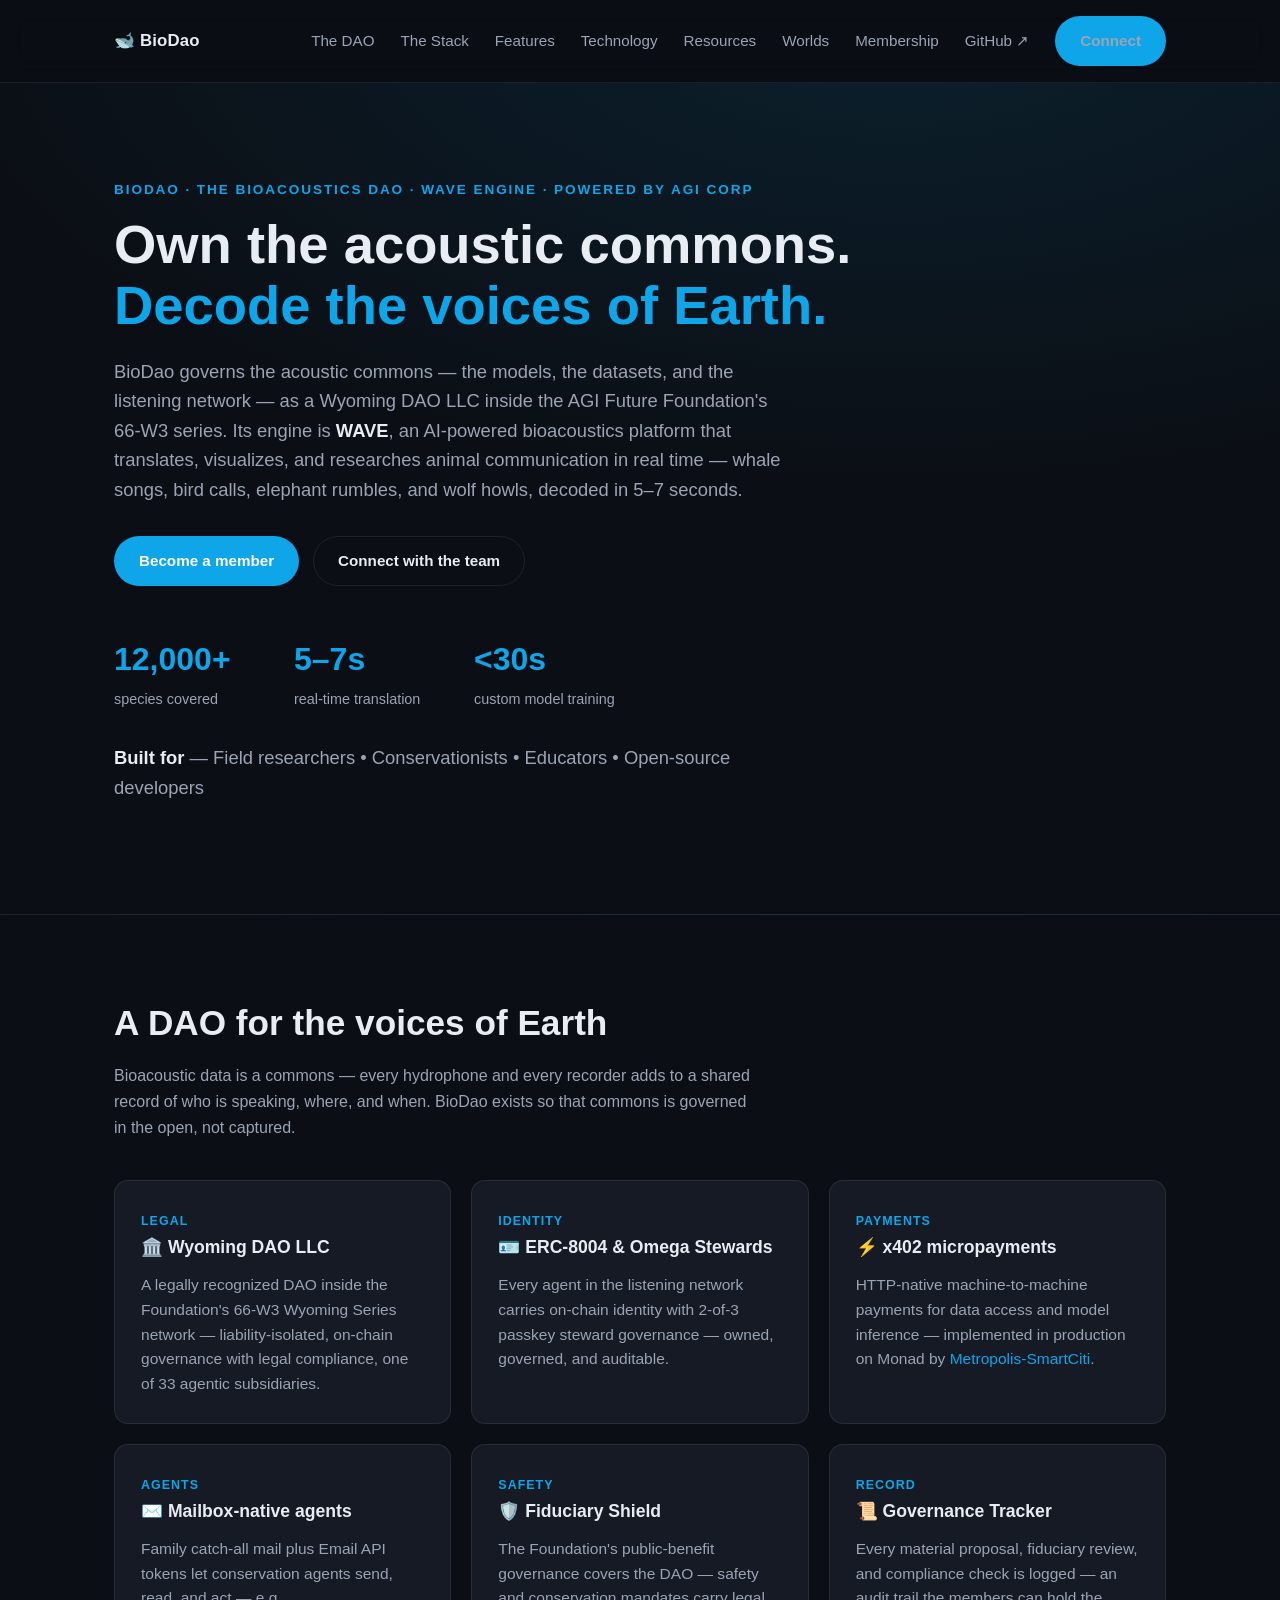
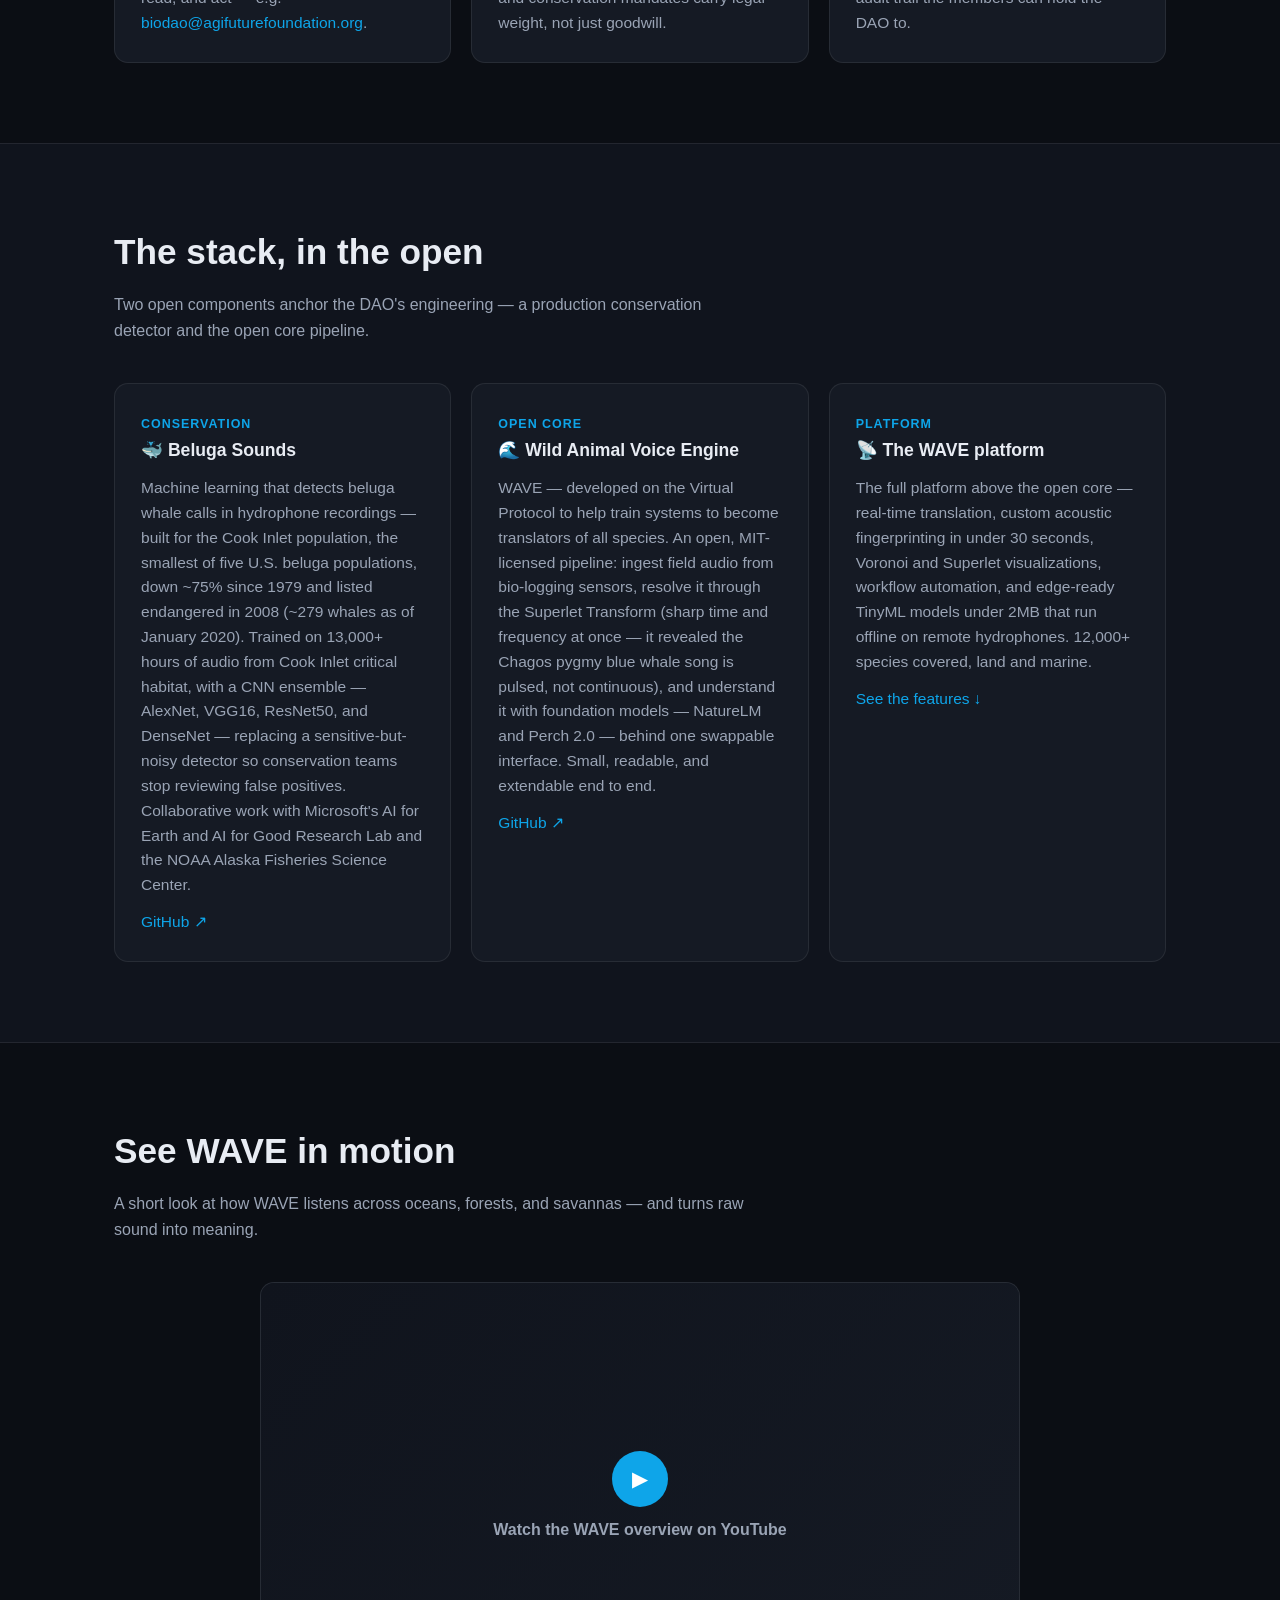
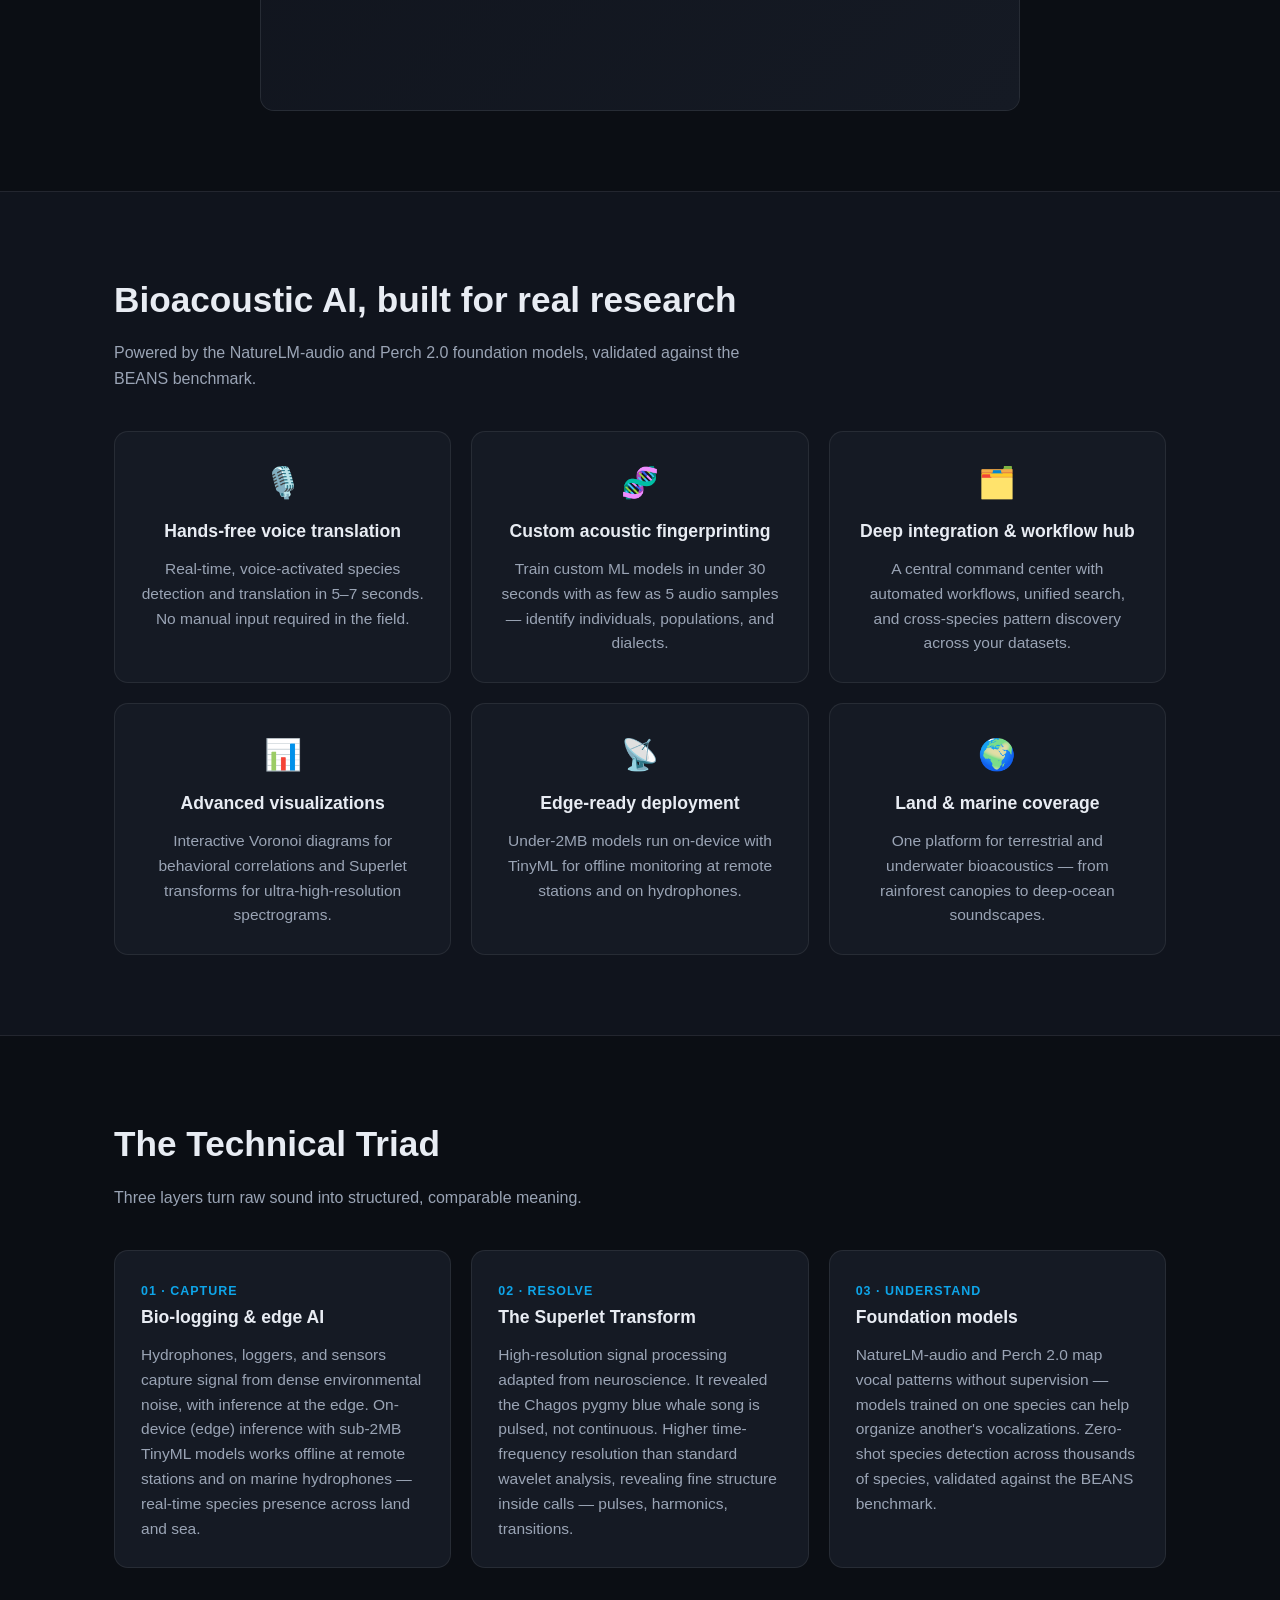
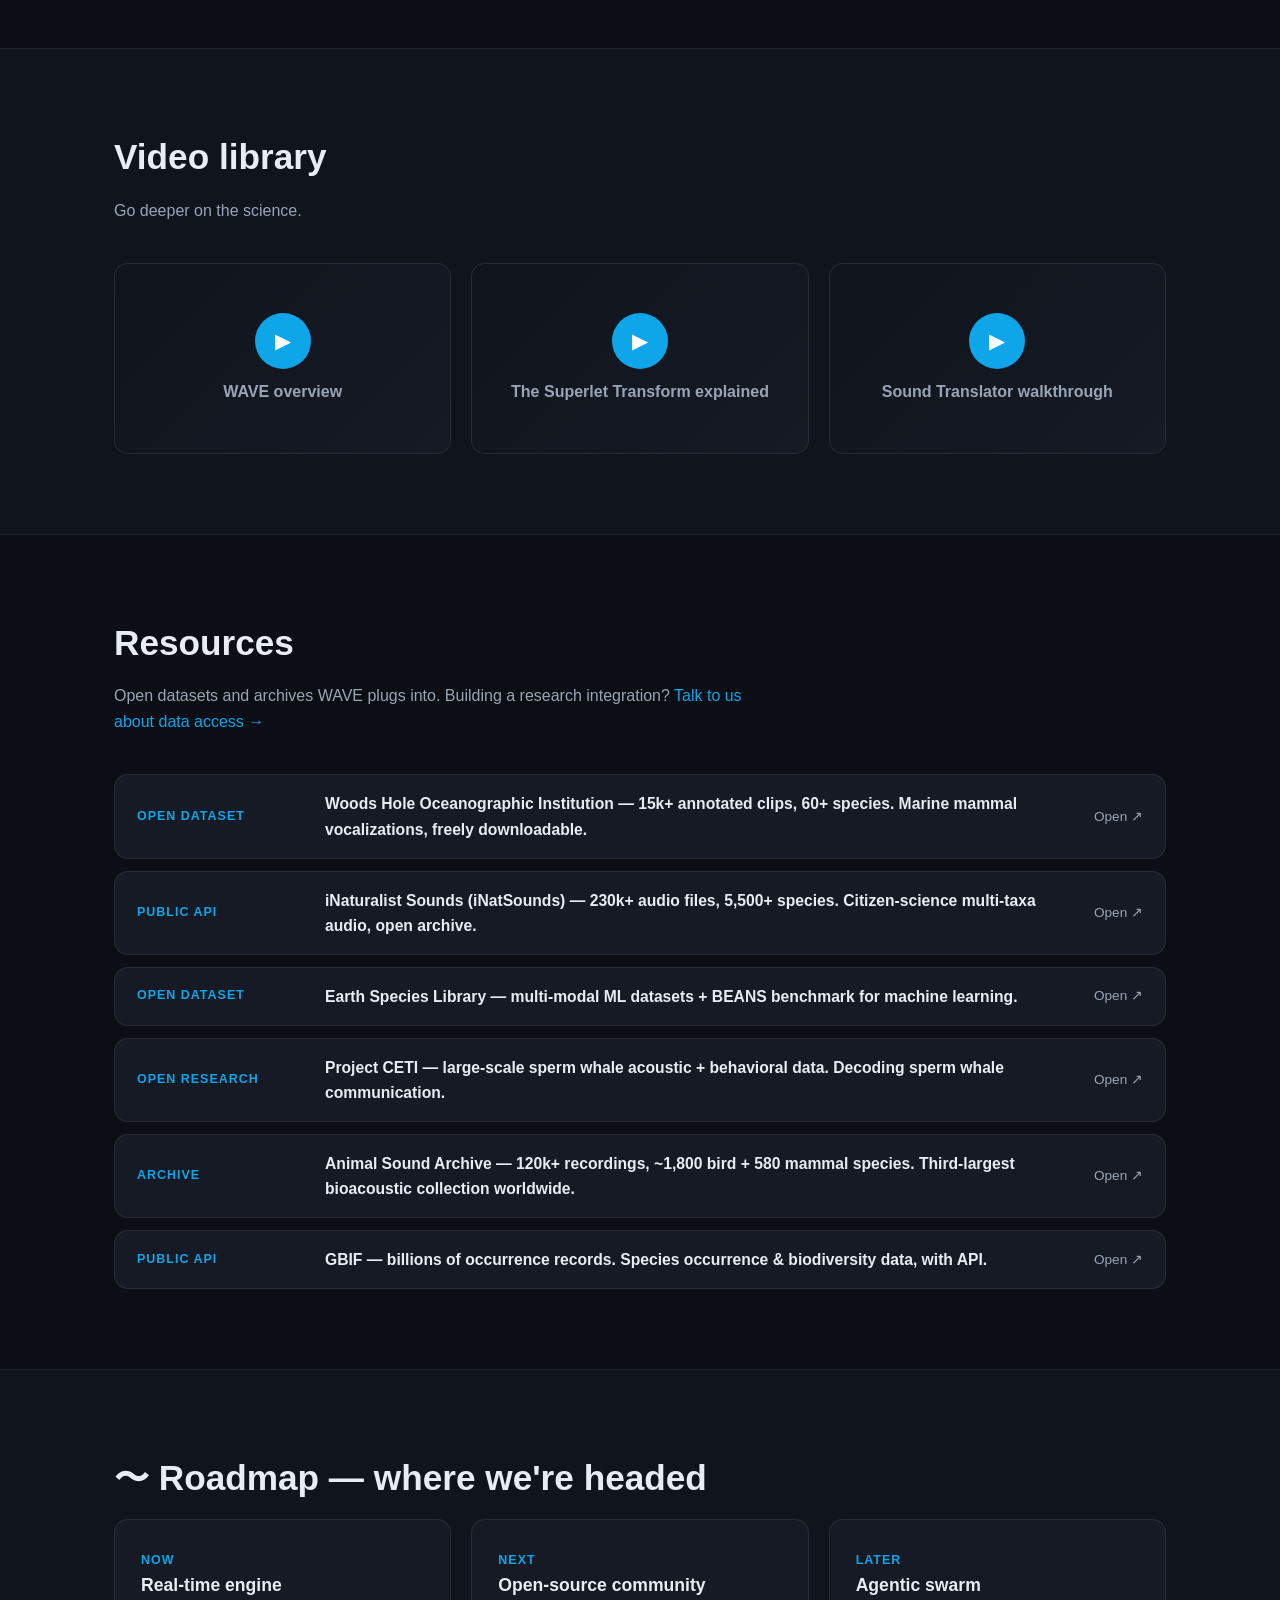
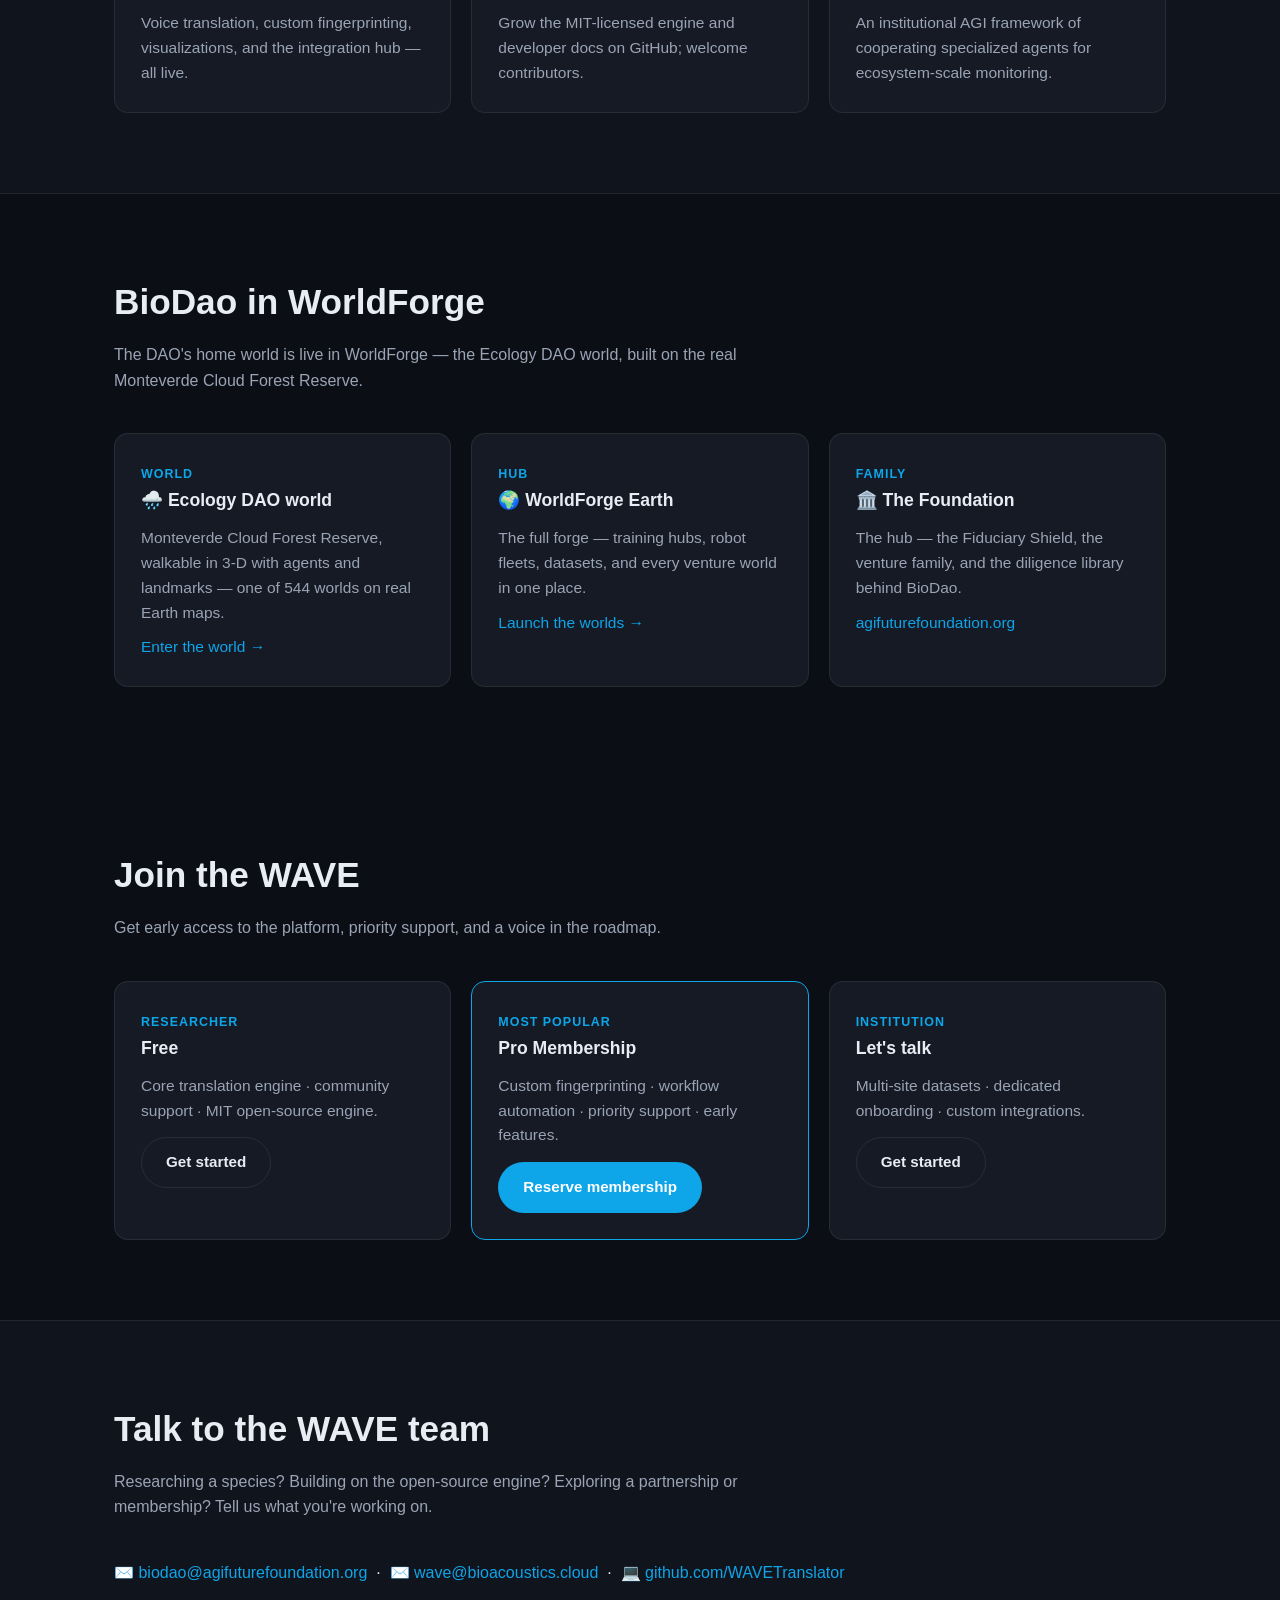
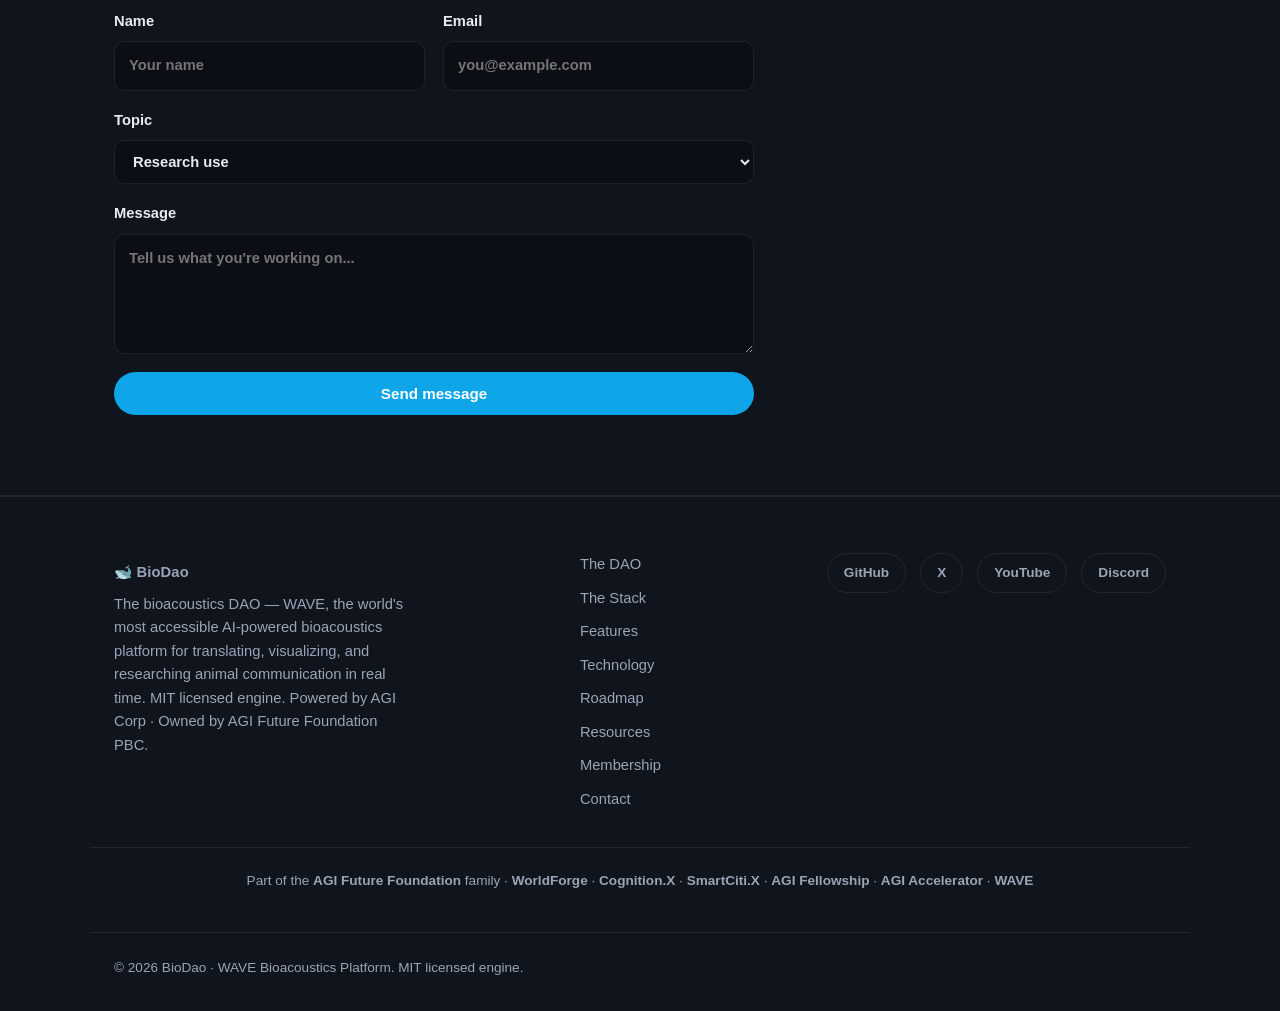
==== commit d5f50f2b: "BioDao: the bioacoustics DAO landing Reframe the WAVE landing as BioDao — the DAO governing the acou" ====
--- a/index.html
+++ b/index.html
@@ -3,23 +3,32 @@
 <head>
   <meta charset="UTF-8" />
   <meta name="viewport" content="width=device-width, initial-scale=1.0" />
-  <title>WAVE — Wild Animal Voice Engine | Bioacoustics Platform</title>
-  <meta name="description" content="WAVE is an AI-powered bioacoustics platform that translates, visualizes, and researches animal communication in real time — whale songs, bird calls, elephant rumbles, and wolf howls, decoded in 5–7 seconds." />
+  <title>BioDao — The Bioacoustics DAO | WAVE Platform</title>
+  <meta name="description" content="BioDao governs the acoustic commons — WAVE, the AI bioacoustics platform that translates animal communication in real time, plus beluga-whale detection and the Wild Animal Voice Engine, run as a Wyoming DAO LLC under the AGI Future Foundation's 66-W3 network." />
+  <meta property="og:title" content="BioDao — The Bioacoustics DAO | WAVE Platform" />
+  <meta property="og:description" content="BioDao governs the acoustic commons — WAVE, the AI bioacoustics platform that translates animal communication in real time, plus beluga-whale detection and the Wild Animal Voice Engine, run as a Wyoming DAO LLC under the AGI Future Foundation's 66-W3 network." />
+  <meta property="og:type" content="website" />
+  <meta property="og:url" content="https://biodao.agifuturefoundation.org" />
+  <meta name="twitter:card" content="summary_large_image" />
+  <meta name="twitter:title" content="BioDao — The Bioacoustics DAO | WAVE Platform" />
+  <meta name="theme-color" content="#0b0e14" />
+  <link rel="icon" href="data:image/svg+xml,%3Csvg xmlns='http://www.w3.org/2000/svg' viewBox='0 0 32 32'%3E%3Ccircle cx='16' cy='16' r='14' fill='%230ea5e9'/%3E%3C/svg%3E" />
   <link rel="stylesheet" href="styles.css" />
 </head>
 <body>
   <header class="site-header">
     <nav class="nav container">
-      <a class="brand" href="#top">〜 WAVE</a>
+      <a class="brand" href="#top">🐋 BioDao</a>
       <button class="nav-toggle" aria-label="Toggle menu" aria-expanded="false">
         <span></span><span></span><span></span>
       </button>
       <ul class="nav-links" id="navLinks">
+        <li><a href="#dao">The DAO</a></li>
+        <li><a href="#stack">The Stack</a></li>
         <li><a href="#features">Features</a></li>
         <li><a href="#technology">Technology</a></li>
-        <li><a href="#videos">Videos</a></li>
         <li><a href="#resources">Resources</a></li>
-        <li><a href="#roadmap">Roadmap</a></li>
+        <li><a href="#worlds">Worlds</a></li>
         <li><a href="#membership">Membership</a></li>
         <li><a href="https://github.com/WAVETranslator" target="_blank" rel="noopener">GitHub ↗</a></li>
         <li><a href="#connect" class="btn btn-primary">Connect</a></li>
@@ -31,9 +40,9 @@
     <!-- HERO -->
     <section class="hero">
       <div class="container hero-inner">
-        <p class="eyebrow">Wild Animal Voice Engine</p>
-        <h1>Listen deeply. <span class="accent">Decode the voices of Earth.</span></h1>
-        <p class="lead">WAVE is an AI-powered bioacoustics platform that translates, visualizes, and researches animal communication in real time — whale songs, bird calls, elephant rumbles, and wolf howls, decoded in 5–7 seconds.</p>
+        <p class="eyebrow">BioDao · the bioacoustics DAO · WAVE engine · powered by AGI Corp</p>
+        <h1>Own the acoustic commons. <span class="accent">Decode the voices of Earth.</span></h1>
+        <p class="lead">BioDao governs the acoustic commons — the models, the datasets, and the listening network — as a Wyoming DAO LLC inside the AGI Future Foundation's 66-W3 series. Its engine is <strong>WAVE</strong>, an AI-powered bioacoustics platform that translates, visualizes, and researches animal communication in real time — whale songs, bird calls, elephant rumbles, and wolf howls, decoded in 5–7 seconds.</p>
         <div class="hero-actions">
           <a href="#membership" class="btn btn-primary">Become a member</a>
           <a href="#connect" class="btn btn-ghost">Connect with the team</a>
@@ -44,6 +53,50 @@
           <div class="stat"><span class="stat-number">&lt;30s</span><span class="stat-label">custom model training</span></div>
         </div>
         <p class="lead" style="margin-top:32px"><strong>Built for</strong> — Field researchers • Conservationists • Educators • Open-source developers</p>
+      </div>
+    </section>
+
+    <!-- THE DAO -->
+    <section id="dao" class="section">
+      <div class="container">
+        <h2 class="section-title">A DAO for the voices of Earth</h2>
+        <p class="section-sub">Bioacoustic data is a commons — every hydrophone and every recorder adds to a shared record of who is speaking, where, and when. BioDao exists so that commons is governed in the open, not captured.</p>
+        <div class="grid-3">
+          <article class="card"><span class="article-cat">Legal</span><h3>🏛️ Wyoming DAO LLC</h3><p>A legally recognized DAO inside the Foundation's 66-W3 Wyoming Series network — liability-isolated, on-chain governance with legal compliance, one of 33 agentic subsidiaries.</p></article>
+          <article class="card"><span class="article-cat">Identity</span><h3>🪪 ERC-8004 &amp; Omega Stewards</h3><p>Every agent in the listening network carries on-chain identity with 2-of-3 passkey steward governance — owned, governed, and auditable.</p></article>
+          <article class="card"><span class="article-cat">Payments</span><h3>⚡ x402 micropayments</h3><p>HTTP-native machine-to-machine payments for data access and model inference — implemented in production on Monad by <a href="https://github.com/AGIFutureFoundation/Metropolis-SmartCiti" target="_blank" rel="noopener">Metropolis-SmartCiti</a>.</p></article>
+          <article class="card"><span class="article-cat">Agents</span><h3>✉️ Mailbox-native agents</h3><p>Family catch-all mail plus Email API tokens let conservation agents send, read, and act — e.g. <a href="mailto:biodao@agifuturefoundation.org">biodao@agifuturefoundation.org</a>.</p></article>
+          <article class="card"><span class="article-cat">Safety</span><h3>🛡️ Fiduciary Shield</h3><p>The Foundation's public-benefit governance covers the DAO — safety and conservation mandates carry legal weight, not just goodwill.</p></article>
+          <article class="card"><span class="article-cat">Record</span><h3>📜 Governance Tracker</h3><p>Every material proposal, fiduciary review, and compliance check is logged — an audit trail the members can hold the DAO to.</p></article>
+        </div>
+      </div>
+    </section>
+
+    <!-- THE STACK -->
+    <section id="stack" class="section section-alt">
+      <div class="container">
+        <h2 class="section-title">The stack, in the open</h2>
+        <p class="section-sub">Two open components anchor the DAO's engineering — a production conservation detector and the open core pipeline.</p>
+        <div class="grid-3">
+          <article class="card">
+            <span class="article-cat">Conservation</span>
+            <h3>🐳 Beluga Sounds</h3>
+            <p>Machine learning that detects beluga whale calls in hydrophone recordings — built for the Cook Inlet population, the smallest of five U.S. beluga populations, down ~75% since 1979 and listed endangered in 2008 (~279 whales as of January 2020). Trained on 13,000+ hours of audio from Cook Inlet critical habitat, with a CNN ensemble — AlexNet, VGG16, ResNet50, and DenseNet — replacing a sensitive-but-noisy detector so conservation teams stop reviewing false positives. Collaborative work with Microsoft's AI for Earth and AI for Good Research Lab and the NOAA Alaska Fisheries Science Center.</p>
+            <p style="margin-top:12px"><a href="https://github.com/AGIFutureFoundation/belugasounds" target="_blank" rel="noopener">GitHub ↗</a></p>
+          </article>
+          <article class="card">
+            <span class="article-cat">Open core</span>
+            <h3>🌊 Wild Animal Voice Engine</h3>
+            <p>WAVE — developed on the Virtual Protocol to help train systems to become translators of all species. An open, MIT-licensed pipeline: ingest field audio from bio-logging sensors, resolve it through the Superlet Transform (sharp time and frequency at once — it revealed the Chagos pygmy blue whale song is pulsed, not continuous), and understand it with foundation models — NatureLM and Perch 2.0 — behind one swappable interface. Small, readable, and extendable end to end.</p>
+            <p style="margin-top:12px"><a href="https://github.com/AGIFutureFoundation/Wild-Animal-Voice-Engine" target="_blank" rel="noopener">GitHub ↗</a></p>
+          </article>
+          <article class="card">
+            <span class="article-cat">Platform</span>
+            <h3>📡 The WAVE platform</h3>
+            <p>The full platform above the open core — real-time translation, custom acoustic fingerprinting in under 30 seconds, Voronoi and Superlet visualizations, workflow automation, and edge-ready TinyML models under 2MB that run offline on remote hydrophones. 12,000+ species covered, land and marine.</p>
+            <p style="margin-top:12px"><a href="#features">See the features ↓</a></p>
+          </article>
+        </div>
       </div>
     </section>
 
@@ -164,6 +217,19 @@
         </div>
       </div>
     </section>
+    <!-- WORLDS / AR-VR -->
+    <section id="worlds" class="section">
+      <div class="container">
+        <h2 class="section-title">BioDao in WorldForge</h2>
+        <p class="section-sub">The DAO's home world is live in WorldForge — the Ecology DAO world, built on the real Monteverde Cloud Forest Reserve.</p>
+        <div class="grid-3">
+          <article class="card"><span class="article-cat">World</span><h3>🌧️ Ecology DAO world</h3><p>Monteverde Cloud Forest Reserve, walkable in 3-D with agents and landmarks — one of 544 worlds on real Earth maps.</p><p style="margin-top:10px"><a href="https://agifuturefoundation.github.io/WorldForge-Browser/earth/world.html?world=ecology-dao" target="_blank" rel="noopener">Enter the world →</a></p></article>
+          <article class="card"><span class="article-cat">Hub</span><h3>🌍 WorldForge Earth</h3><p>The full forge — training hubs, robot fleets, datasets, and every venture world in one place.</p><p style="margin-top:10px"><a href="https://agifuturefoundation.github.io/WorldForge-Browser/earth/" target="_blank" rel="noopener">Launch the worlds →</a></p></article>
+          <article class="card"><span class="article-cat">Family</span><h3>🏛️ The Foundation</h3><p>The hub — the Fiduciary Shield, the venture family, and the diligence library behind BioDao.</p><p style="margin-top:10px"><a href="https://agifuturefoundation.org">agifuturefoundation.org</a></p></article>
+        </div>
+      </div>
+    </section>
+
     <!-- MEMBERSHIP -->
     <section id="membership" class="section">
       <div class="container">
@@ -197,7 +263,7 @@
       <div class="container">
         <h2 class="section-title">Talk to the WAVE team</h2>
         <p class="section-sub">Researching a species? Building on the open-source engine? Exploring a partnership or membership? Tell us what you're working on.</p>
-        <p style="margin-bottom:24px">✉️ <a href="mailto:wave@bioacoustics.cloud">wave@bioacoustics.cloud</a> &nbsp;·&nbsp; 💻 <a href="https://github.com/WAVETranslator" target="_blank" rel="noopener">github.com/WAVETranslator</a></p>
+        <p style="margin-bottom:24px">✉️ <a href="mailto:biodao@agifuturefoundation.org">biodao@agifuturefoundation.org</a> &nbsp;·&nbsp; ✉️ <a href="mailto:wave@bioacoustics.cloud">wave@bioacoustics.cloud</a> &nbsp;·&nbsp; 💻 <a href="https://github.com/WAVETranslator" target="_blank" rel="noopener">github.com/WAVETranslator</a></p>
         <form class="contact-form" id="contactForm">
           <div class="form-row">
             <label>Name<input type="text" name="name" required placeholder="Your name" /></label>
@@ -223,10 +289,12 @@
   <footer class="site-footer">
     <div class="container footer-inner">
       <div class="footer-brand">
-        <p class="brand">〜 WAVE</p>
-        <p>The world's most accessible AI-powered bioacoustics platform for translating, visualizing, and researching animal communication in real time. MIT licensed engine.</p>
+        <p class="brand">🐋 BioDao</p>
+        <p>The bioacoustics DAO — WAVE, the world's most accessible AI-powered bioacoustics platform for translating, visualizing, and researching animal communication in real time. MIT licensed engine. Powered by AGI Corp · Owned by AGI Future Foundation PBC.</p>
       </div>
       <nav class="footer-nav">
+        <a href="#dao">The DAO</a>
+        <a href="#stack">The Stack</a>
         <a href="#features">Features</a>
         <a href="#technology">Technology</a>
         <a href="#roadmap">Roadmap</a>
@@ -243,10 +311,10 @@
       </div>
     </div>
     <div class="container family-bar">
-      <p>Part of the <a href="https://agifuturefoundation.org">AGI Future Foundation</a> family · <a href="https://worldforge.agifuturefoundation.org">WorldForge</a> · <a href="https://smartciti.x.agifuturefoundation.org">SmartCiti.X</a> · <a href="https://agifellowship.church">AGI Fellowship</a> · <a href="https://agi.lease">AGI Accelerator</a></p>
+      <p>Part of the <a href="https://agifuturefoundation.org">AGI Future Foundation</a> family · <a href="https://worldforge.agifuturefoundation.org">WorldForge</a> · <a href="https://cognition.x.agifuturefoundation.org">Cognition.X</a> · <a href="https://smartciti.x.agifuturefoundation.org">SmartCiti.X</a> · <a href="https://agifellowship.church">AGI Fellowship</a> · <a href="https://agi.lease">AGI Accelerator</a> · <a href="https://bioacoustics.cloud">WAVE</a></p>
     </div>
     <div class="container footer-bottom">
-      <p>© 2026 WAVE Bioacoustics Platform. MIT licensed engine.</p>
+      <p>© 2026 BioDao · WAVE Bioacoustics Platform. MIT licensed engine.</p>
     </div>
   </footer>
   <script src="script.js"></script>
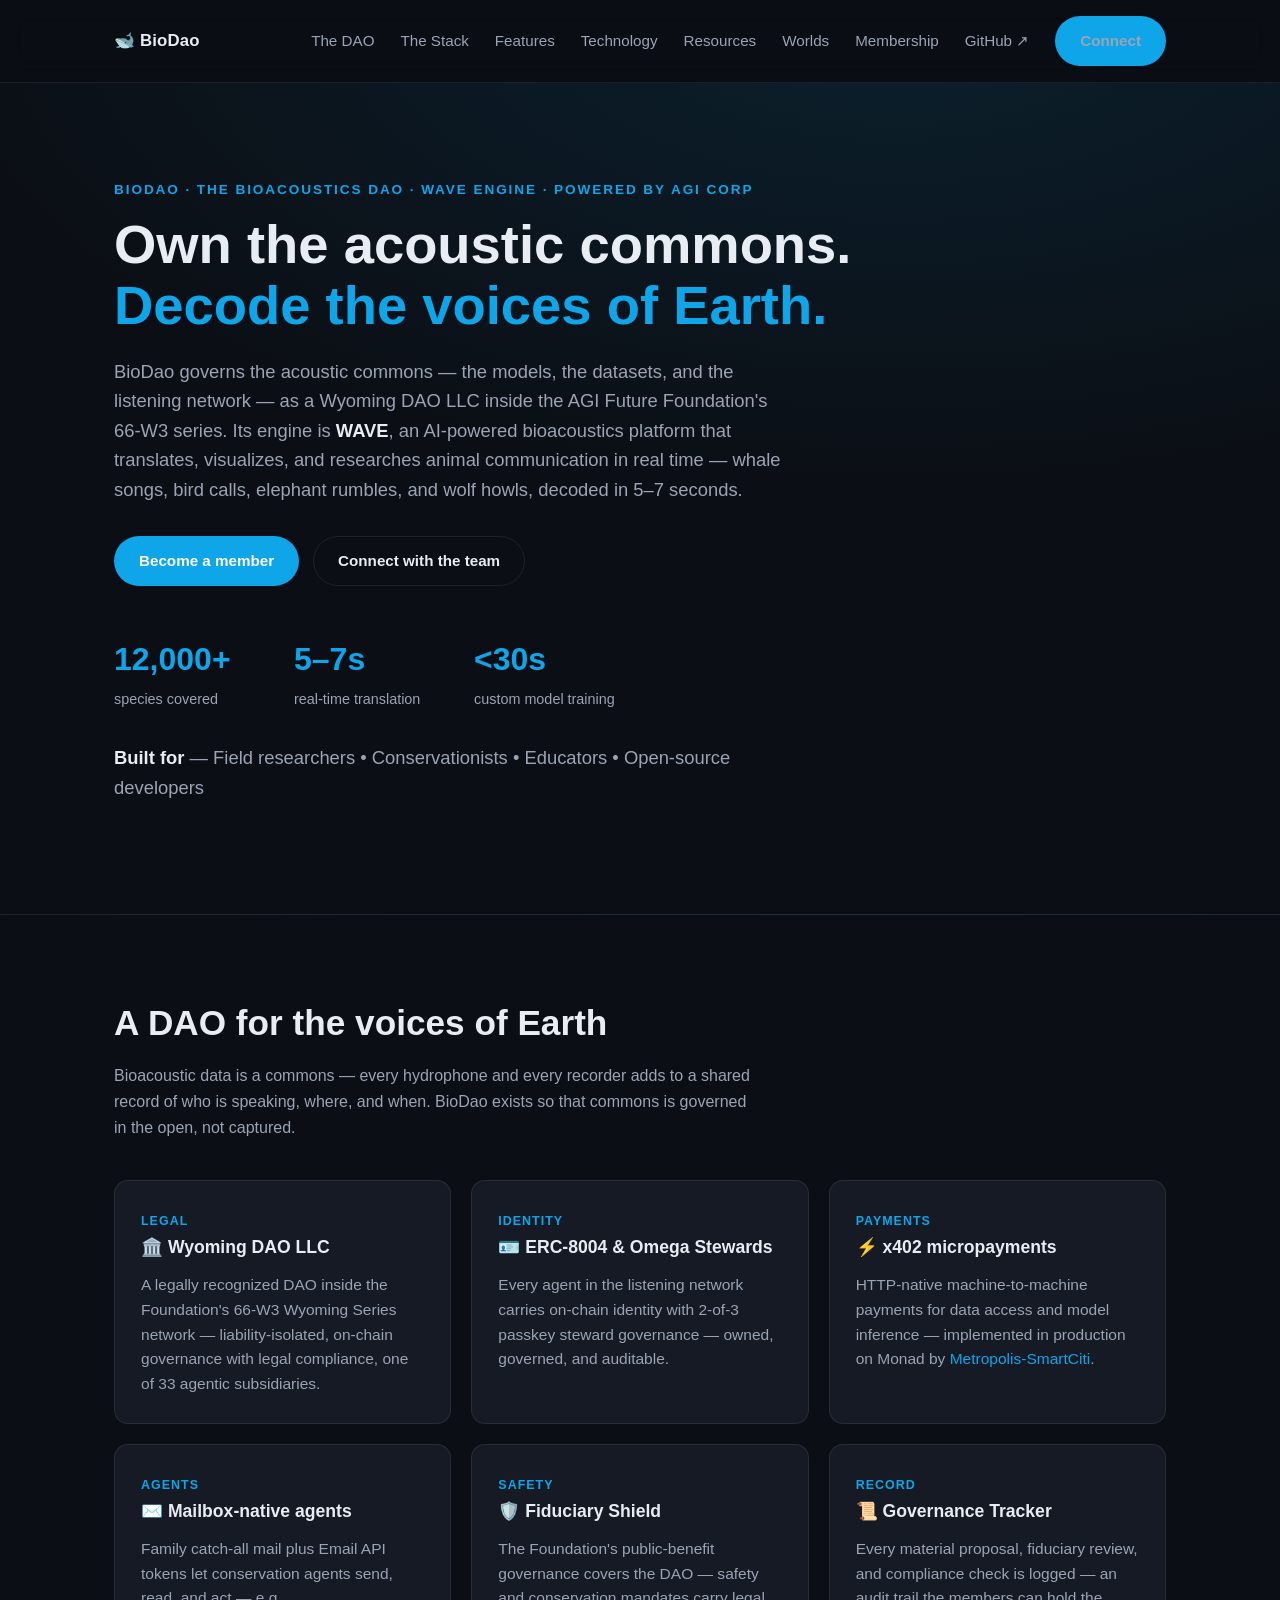
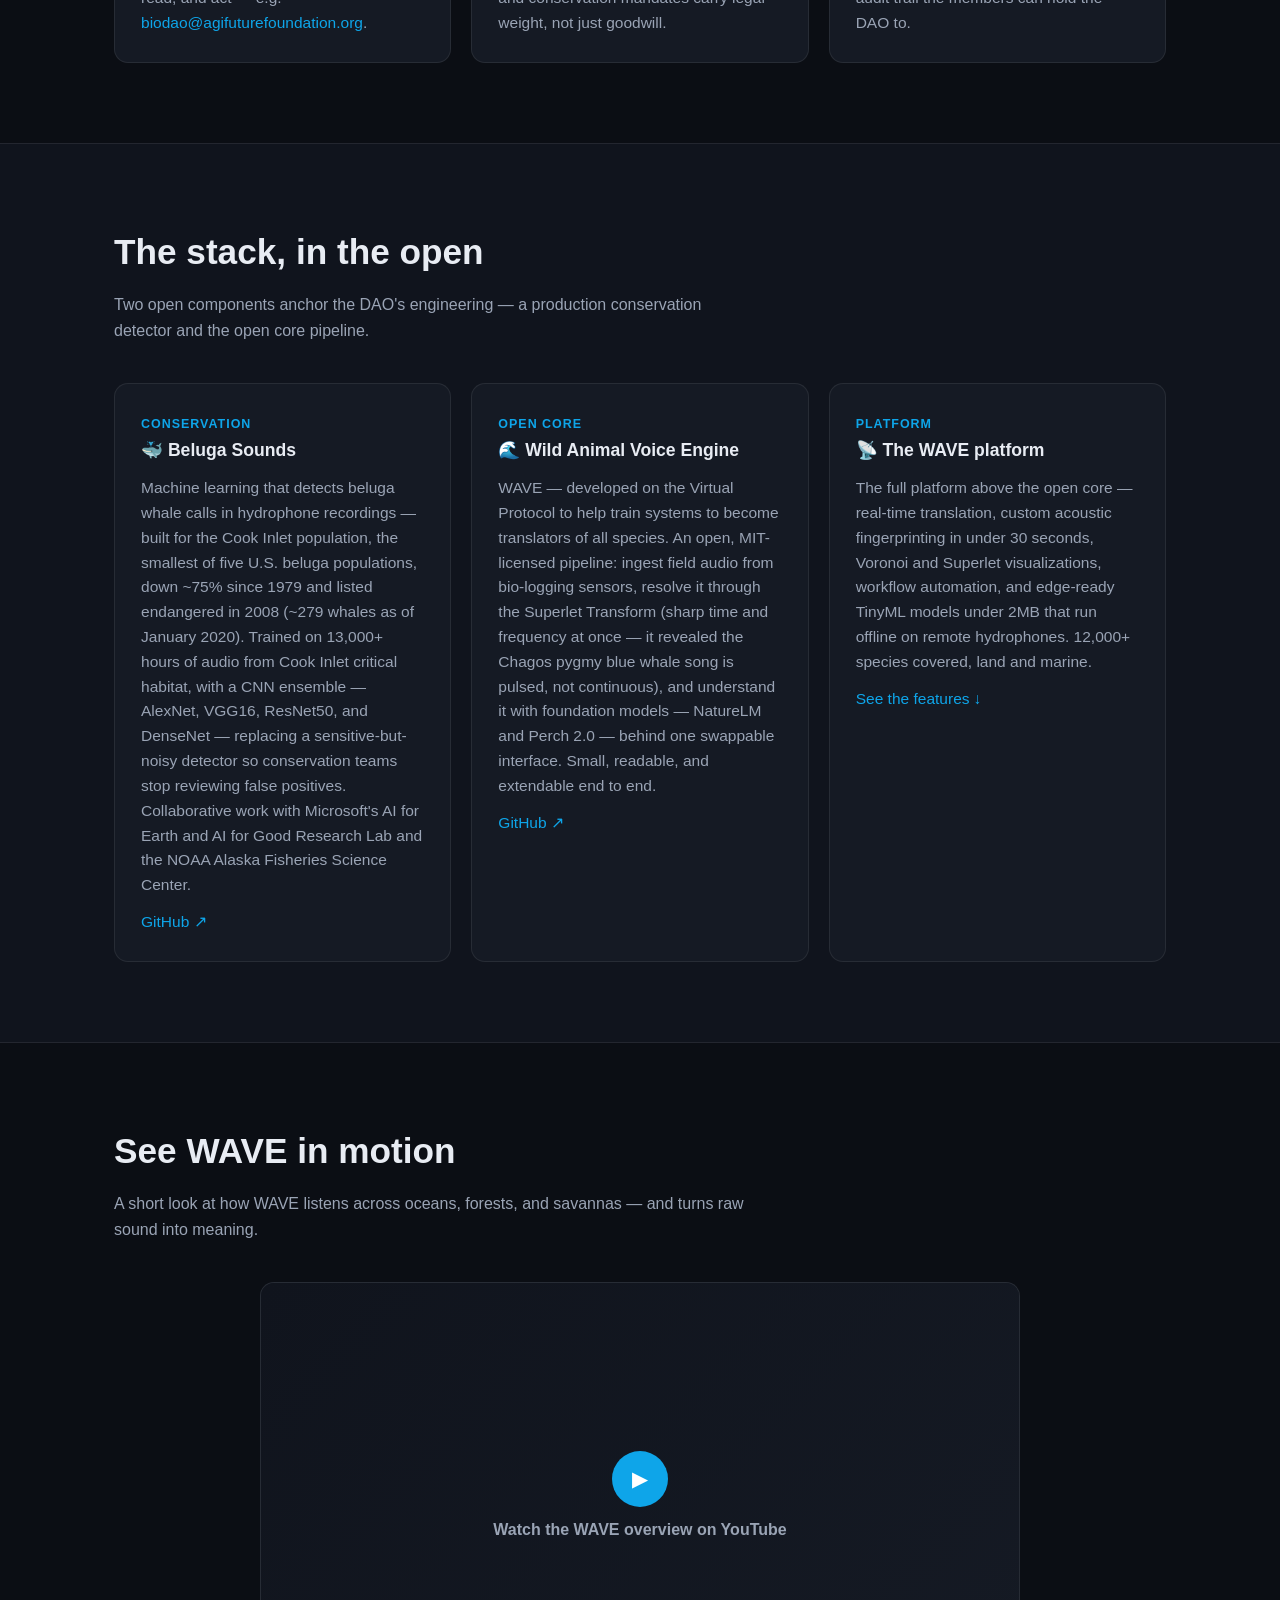
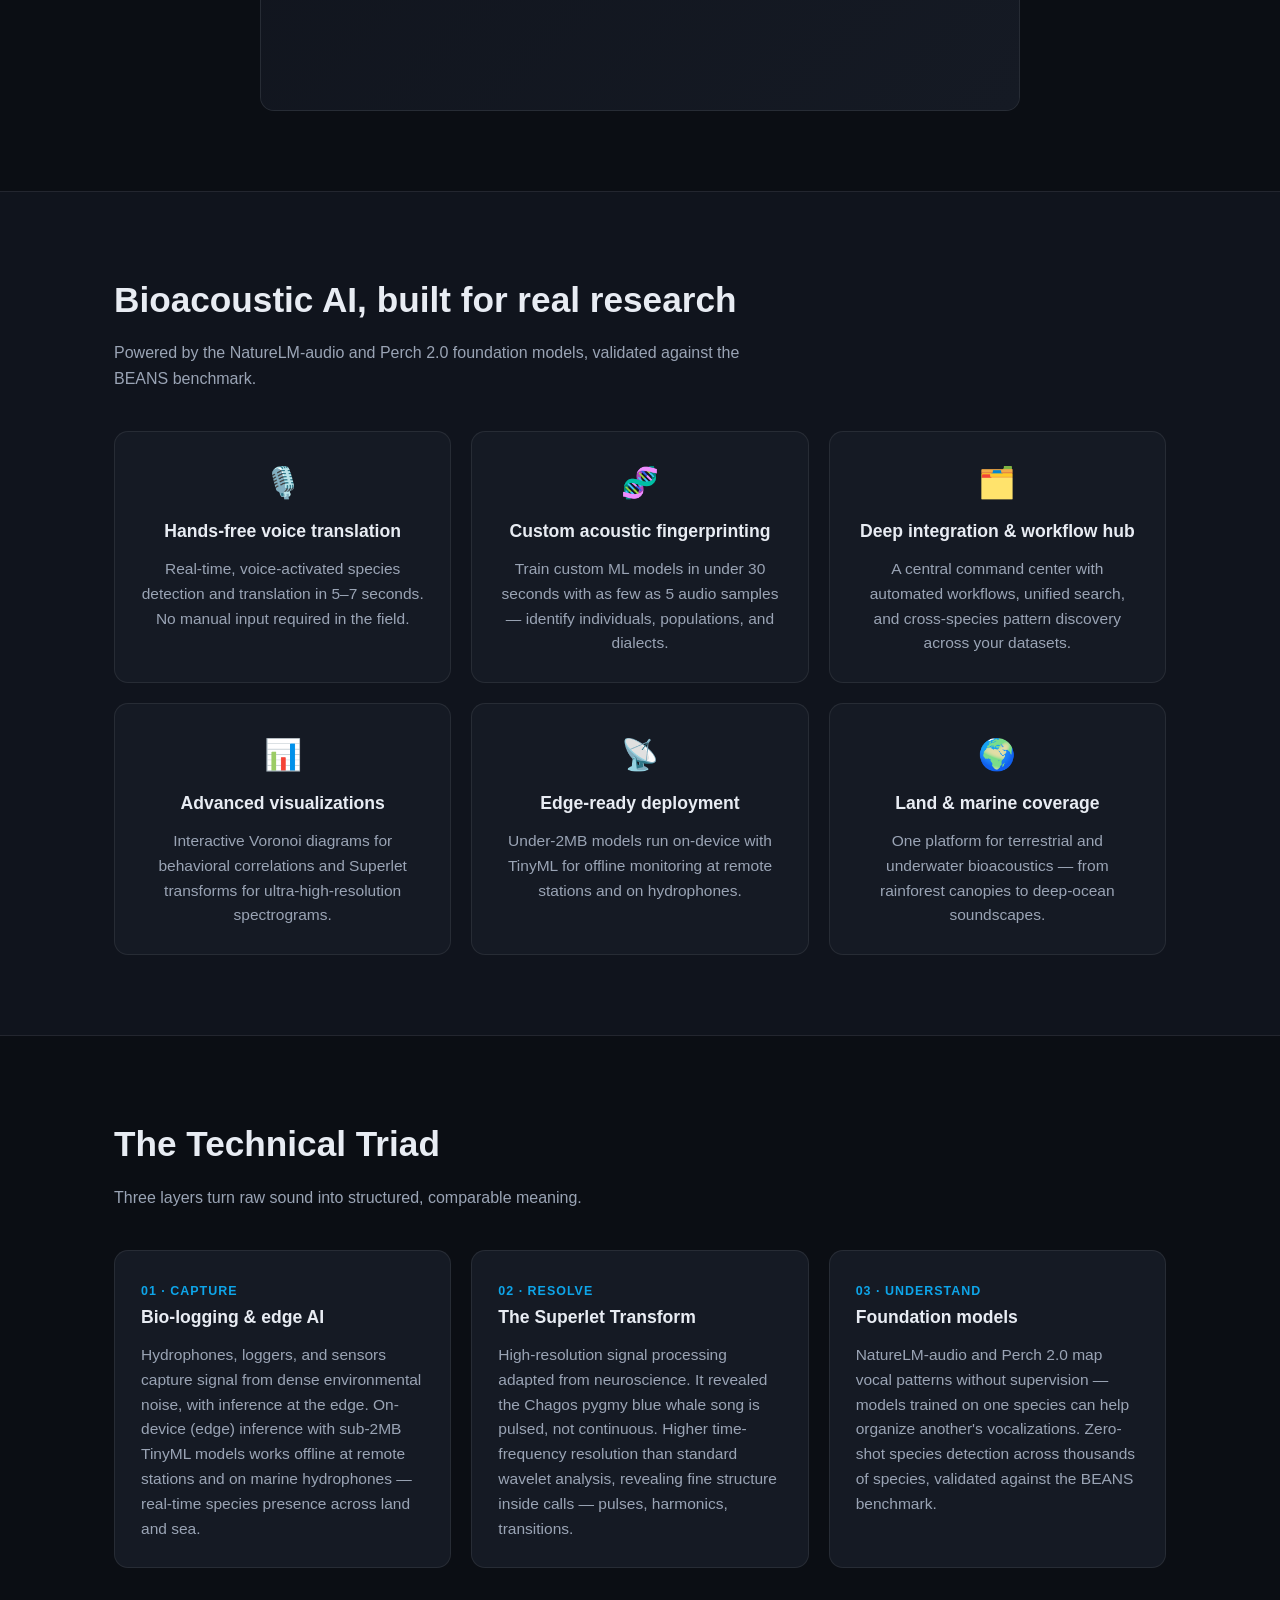
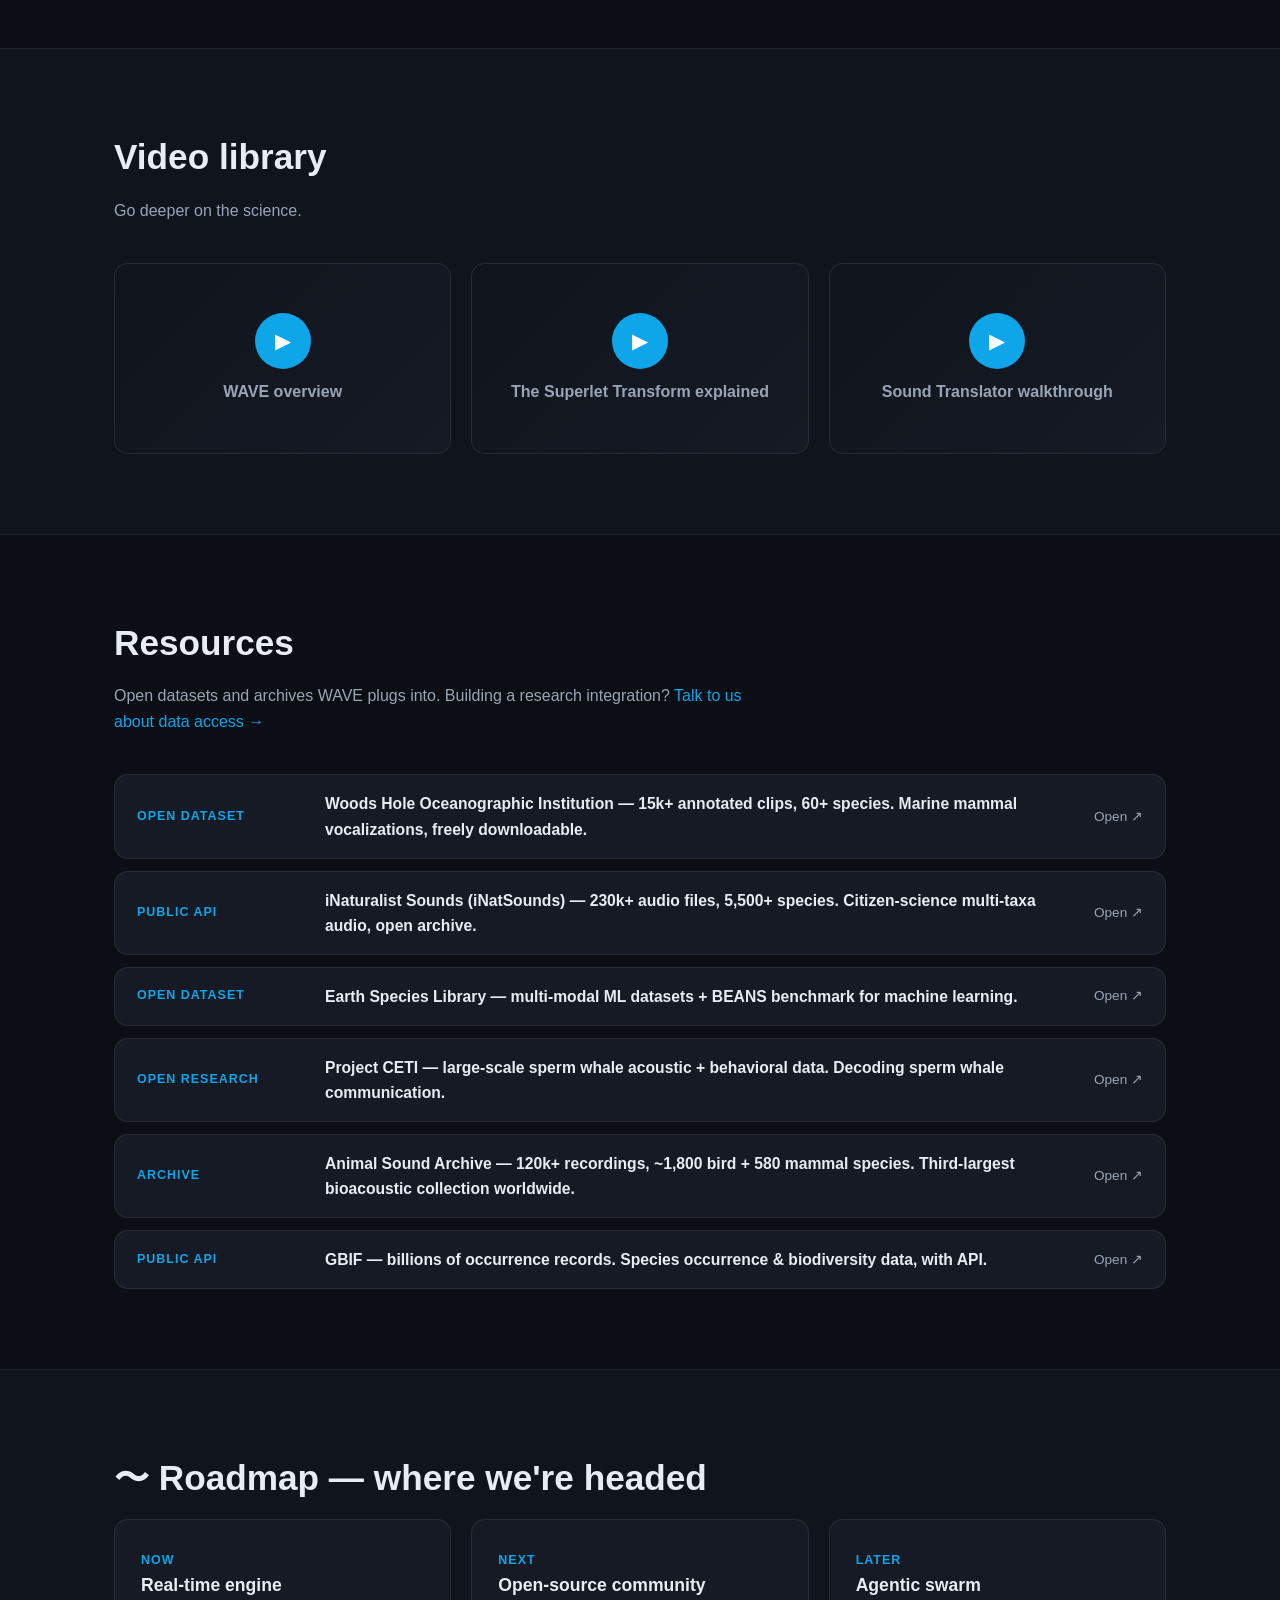
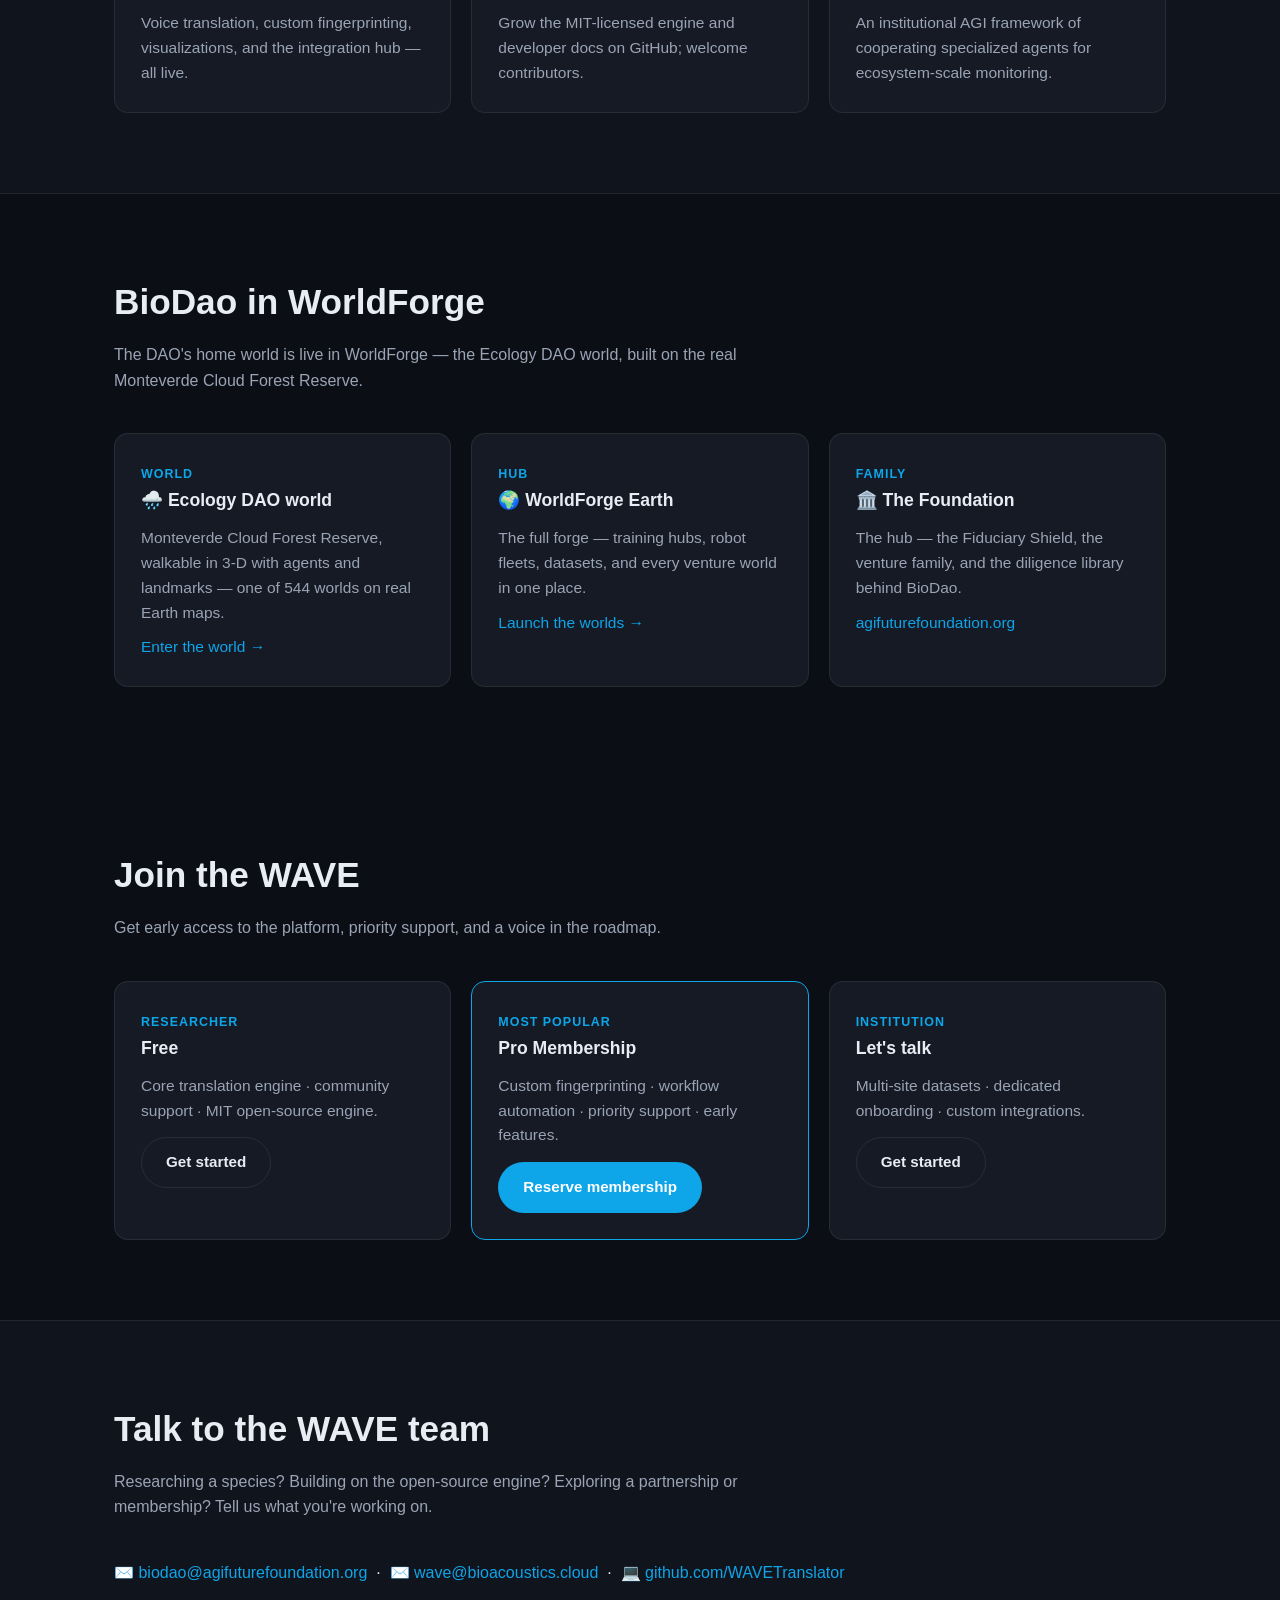
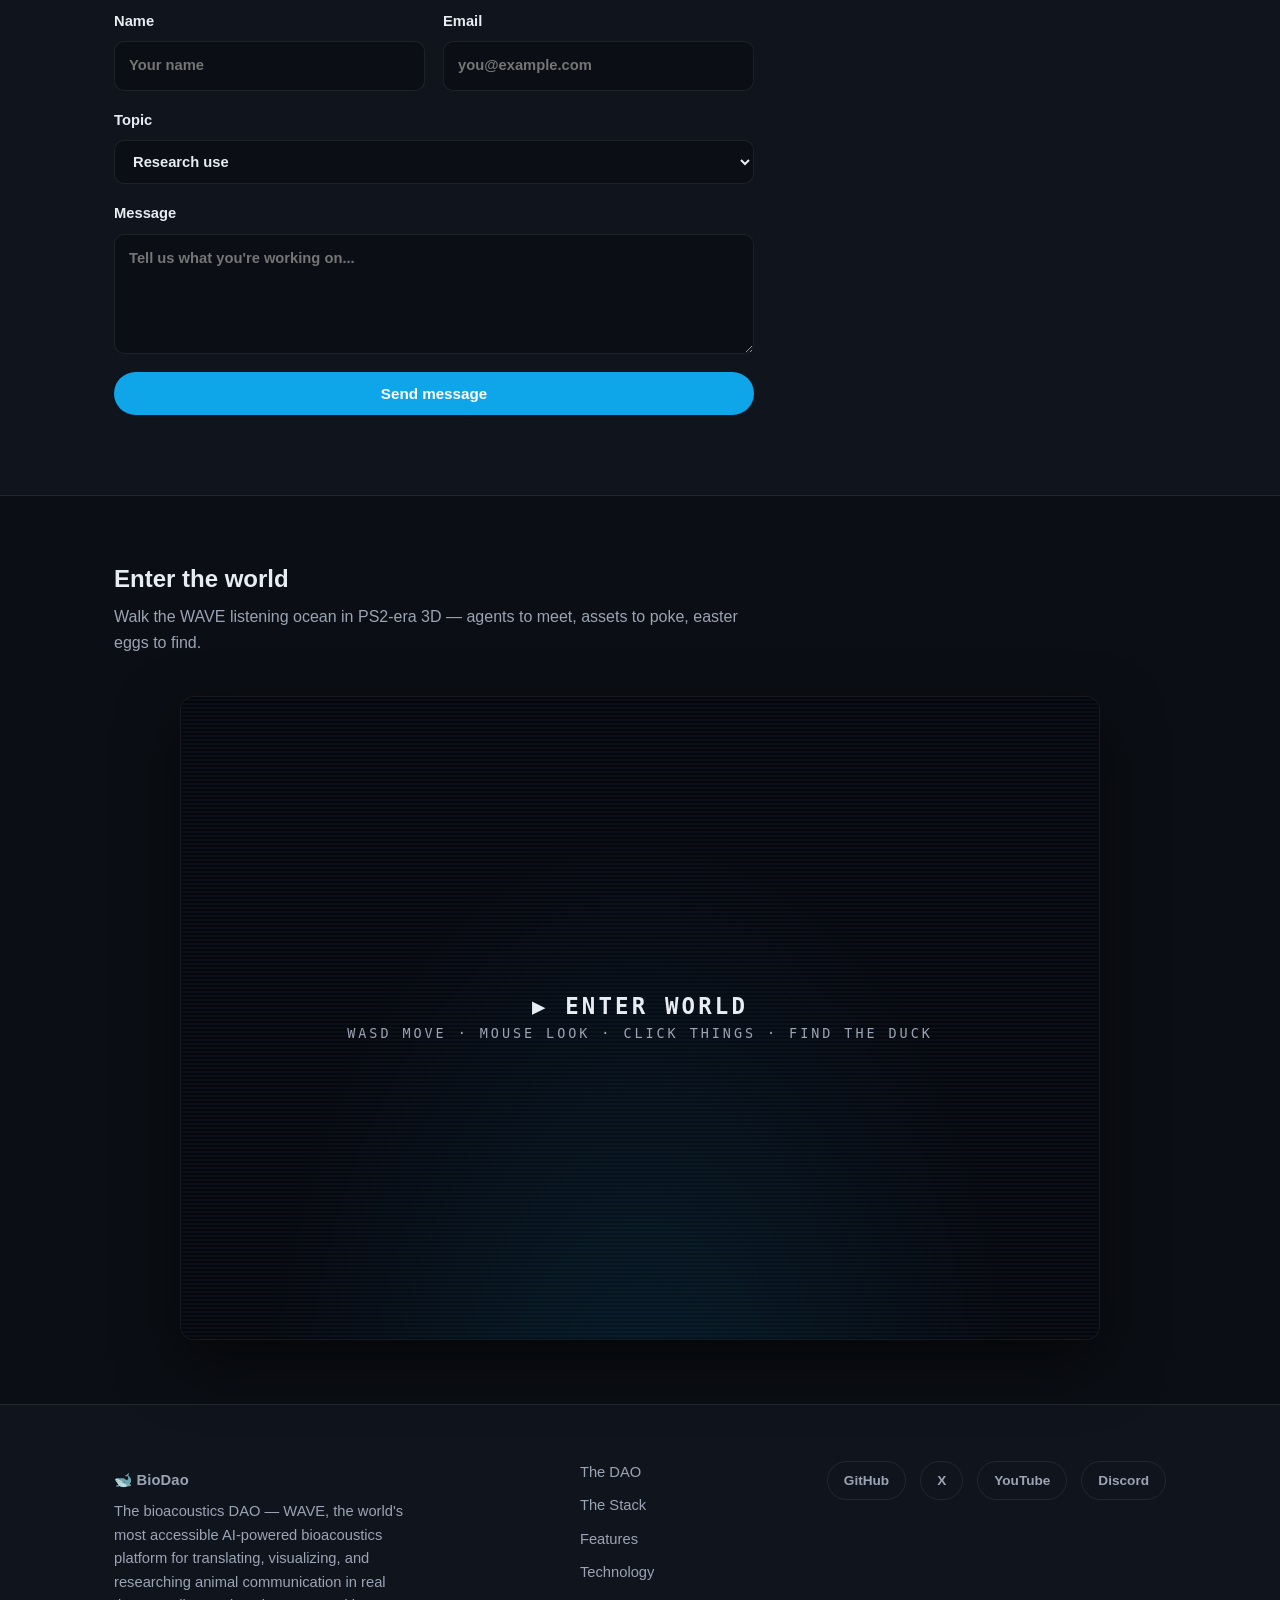
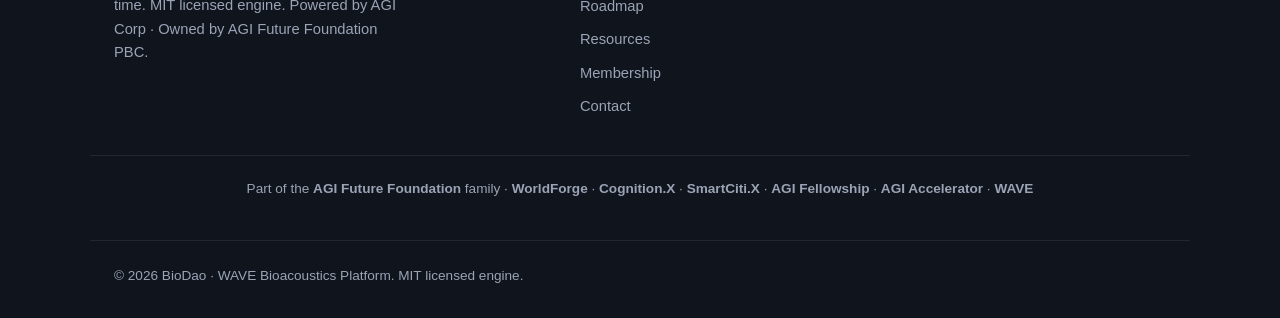
==== commit 389b17d6: "AGIF WORLD v1: walkable PS2-era venture environment 640x448 framebuffer, gouraud low-poly, fog. Agen" ====
--- a/index.html
+++ b/index.html
@@ -14,6 +14,7 @@
   <meta name="theme-color" content="#0b0e14" />
   <link rel="icon" href="data:image/svg+xml,%3Csvg xmlns='http://www.w3.org/2000/svg' viewBox='0 0 32 32'%3E%3Ccircle cx='16' cy='16' r='14' fill='%230ea5e9'/%3E%3C/svg%3E" />
   <link rel="stylesheet" href="styles.css" />
+  <link rel="stylesheet" href="world/world.css" />
 </head>
 <body>
   <header class="site-header">
@@ -284,7 +285,41 @@
         </form>
       </div>
     </section>
-  </main>
+  
+<section class="section" id="world-section">
+  <div class="container">
+    <h2>Enter the world</h2>
+    <p class="section-sub">Walk the WAVE listening ocean in PS2-era 3D — agents to meet, assets to poke, easter eggs to find.</p>
+    <div id="agif-world-wrap">
+      <button id="agif-world-enter">▶ ENTER WORLD<small>WASD MOVE · MOUSE LOOK · CLICK THINGS · FIND THE DUCK</small></button>
+      <canvas id="agif-world-canvas" hidden></canvas>
+      <div id="agif-world-hud" hidden></div>
+    </div>
+  </div>
+</section>
+<script src="world/scene.js"></script>
+<script>
+(function () {
+  var b = document.getElementById("agif-world-enter");
+  if (!b) return;
+  b.addEventListener("click", function () {
+    b.remove();
+    document.getElementById("agif-world-canvas").hidden = false;
+    document.getElementById("agif-world-hud").hidden = false;
+    var s = document.createElement("script");
+    s.type = "module"; s.src = "world/engine.js";
+    document.head.appendChild(s);
+    setTimeout(function () {
+      if (!window.AGIF_WORLD_OK) {
+        document.getElementById("agif-world-hud").innerHTML =
+          '<div style="position:absolute;inset:0;display:flex;align-items:center;justify-content:center;color:#9aa4b5;font:600 12px/1.8 monospace;letter-spacing:.14em;text-align:center;padding:20px;text-transform:uppercase">The world needs WebGL + CDN access<br/>The venture continues in 2D above</div>';
+      }
+    }, 5000);
+  });
+})();
+</script>
+
+</main>
 
   <footer class="site-footer">
     <div class="container footer-inner">
@@ -311,7 +346,7 @@
       </div>
     </div>
     <div class="container family-bar">
-      <p>Part of the <a href="https://agifuturefoundation.org">AGI Future Foundation</a> family · <a href="https://worldforge.agifuturefoundation.org">WorldForge</a> · <a href="https://cognition.x.agifuturefoundation.org">Cognition.X</a> · <a href="https://smartciti.x.agifuturefoundation.org">SmartCiti.X</a> · <a href="https://agifellowship.church">AGI Fellowship</a> · <a href="https://agi.lease">AGI Accelerator</a> · <a href="https://bioacoustics.cloud">WAVE</a></p>
+      <p>Part of the <a href="https://agifuturefoundation.org">AGI Future Foundation</a> family · <a href="https://worldforge.agifuturefoundation.org">WorldForge</a> · <a href="https://cognitionx.agifuturefoundation.org">Cognition.X</a> · <a href="https://smartcitix.agifuturefoundation.org">SmartCiti.X</a> · <a href="https://agifellowship.church">AGI Fellowship</a> · <a href="https://agi.lease">AGI Accelerator</a> · <a href="https://bioacoustics.cloud">WAVE</a></p>
     </div>
     <div class="container footer-bottom">
       <p>© 2026 BioDao · WAVE Bioacoustics Platform. MIT licensed engine.</p>
--- a/world/world.css
+++ b/world/world.css
@@ -0,0 +1,57 @@
+/* AGIF WORLD v1 — PS2-era world section styles (shared across the family) */
+#world-section { padding: 64px 24px; }
+#world-section h2 { margin-bottom: 6px; }
+#agif-world-wrap {
+  position: relative; width: 100%; max-width: 920px; margin: 28px auto 0;
+  aspect-ratio: 640 / 448; border-radius: 14px; overflow: hidden;
+  border: 1px solid var(--border, #232b3a); background: #05070c;
+  box-shadow: 0 24px 60px rgba(0,0,0,0.5);
+}
+#agif-world-canvas {
+  width: 100%; height: 100%; display: block; cursor: crosshair;
+  image-rendering: pixelated; image-rendering: crisp-edges;
+}
+#agif-world-enter {
+  position: absolute; inset: 0; width: 100%; height: 100%;
+  display: flex; align-items: center; justify-content: center; flex-direction: column; gap: 10px;
+  font: 700 clamp(1rem, 2.6vw, 1.4rem)/1 "monospace"; letter-spacing: 0.14em;
+  color: #e8ecf3; background:
+    radial-gradient(ellipse at 50% 120%, var(--accent-soft, rgba(79,140,255,0.12)), transparent 60%),
+    repeating-linear-gradient(0deg, #05070c 0 2px, #0a0e16 2px 4px);
+  border: 0; cursor: pointer; text-transform: uppercase;
+}
+#agif-world-enter small { font-weight: 400; letter-spacing: 0.22em; color: #9aa4b5; font-size: 0.6em; }
+#agif-world-enter:hover { color: var(--accent, #4f8cff); }
+
+#agif-world-hud { position: absolute; inset: 0; pointer-events: none; font-family: "monospace"; }
+#agif-world-hud > div { position: absolute; }
+#w-hud-top {
+  top: 0; left: 0; right: 0; display: flex; justify-content: space-between;
+  padding: 10px 14px; font-size: 11px; letter-spacing: 0.18em; color: #9aa4b5;
+  text-transform: uppercase; text-shadow: 1px 1px 0 #000;
+}
+#w-hud-hint {
+  bottom: 8px; left: 0; right: 0; text-align: center; font-size: 10px;
+  letter-spacing: 0.22em; color: rgba(154,164,181,0.75); text-transform: uppercase; text-shadow: 1px 1px 0 #000;
+}
+#w-toast {
+  top: 44px; left: 50%; transform: translate(-50%, -8px); opacity: 0; transition: all 0.25s;
+  max-width: 82%; padding: 8px 14px; border-radius: 4px;
+  background: rgba(8,10,16,0.88); border: 1px solid var(--accent, #4f8cff);
+  color: #e8ecf3; font-size: 12px; letter-spacing: 0.04em; text-align: center;
+}
+#w-toast.on { opacity: 1; transform: translate(-50%, 0); }
+#w-prompt {
+  bottom: 64px; left: 0; right: 0; text-align: center; font-size: 13px; font-weight: 700;
+  letter-spacing: 0.2em; color: #fff; text-shadow: 2px 2px 0 #000; text-transform: uppercase;
+}
+#w-dialog {
+  left: 50%; bottom: 34px; transform: translateX(-50%); width: min(88%, 560px);
+  background: rgba(8,10,16,0.92); border: 2px solid var(--accent, #4f8cff); border-radius: 6px;
+  padding: 12px 16px 14px; display: none; box-shadow: 0 10px 30px rgba(0,0,0,0.6);
+}
+#w-dialog.on { display: block; }
+#w-dlg-name { font-size: 11px; letter-spacing: 0.22em; color: var(--accent, #4f8cff); text-transform: uppercase; margin-bottom: 6px; }
+#w-dlg-text { font-size: 14px; color: #e8ecf3; line-height: 1.55; min-height: 44px; white-space: pre-wrap; }
+#w-dlg-next { font-size: 10px; color: #9aa4b5; text-align: right; visibility: hidden; animation: wbob 0.8s infinite alternate; }
+@keyframes wbob { from { opacity: 0.4; } to { opacity: 1; } }
